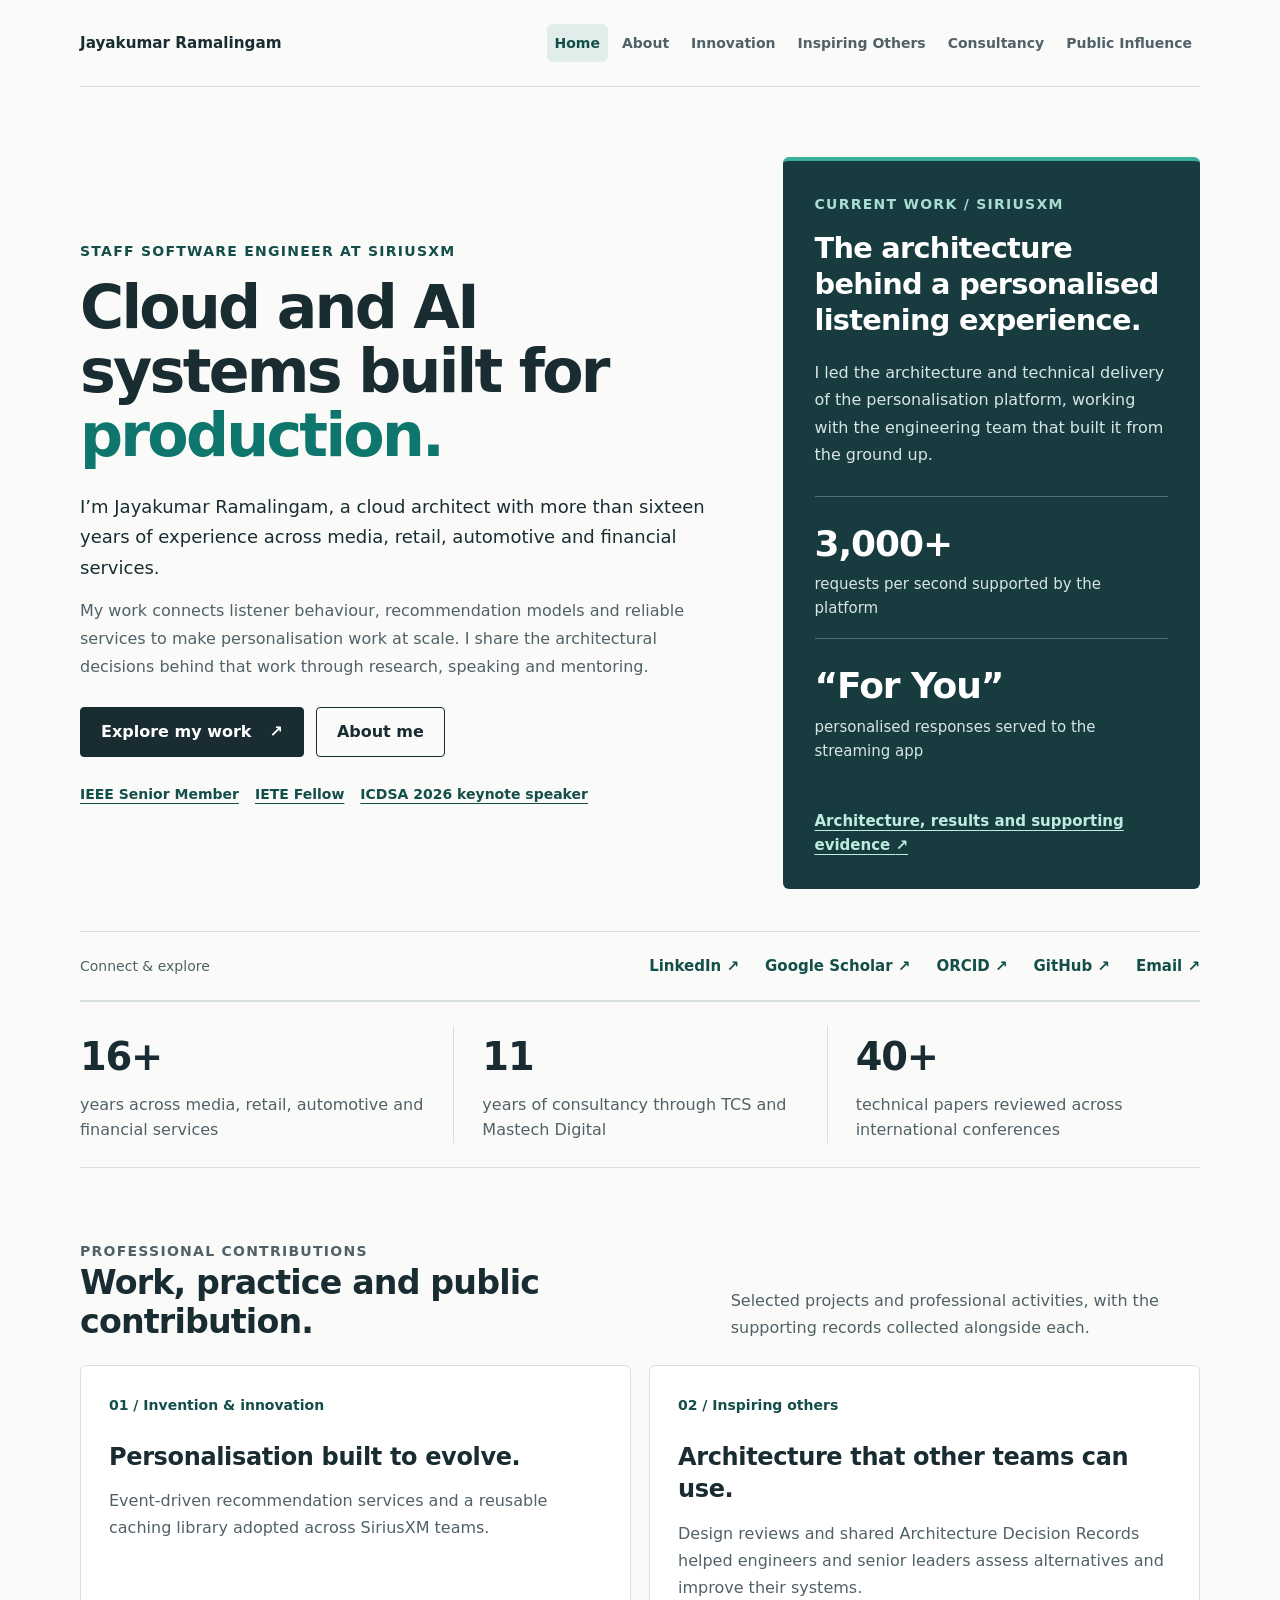
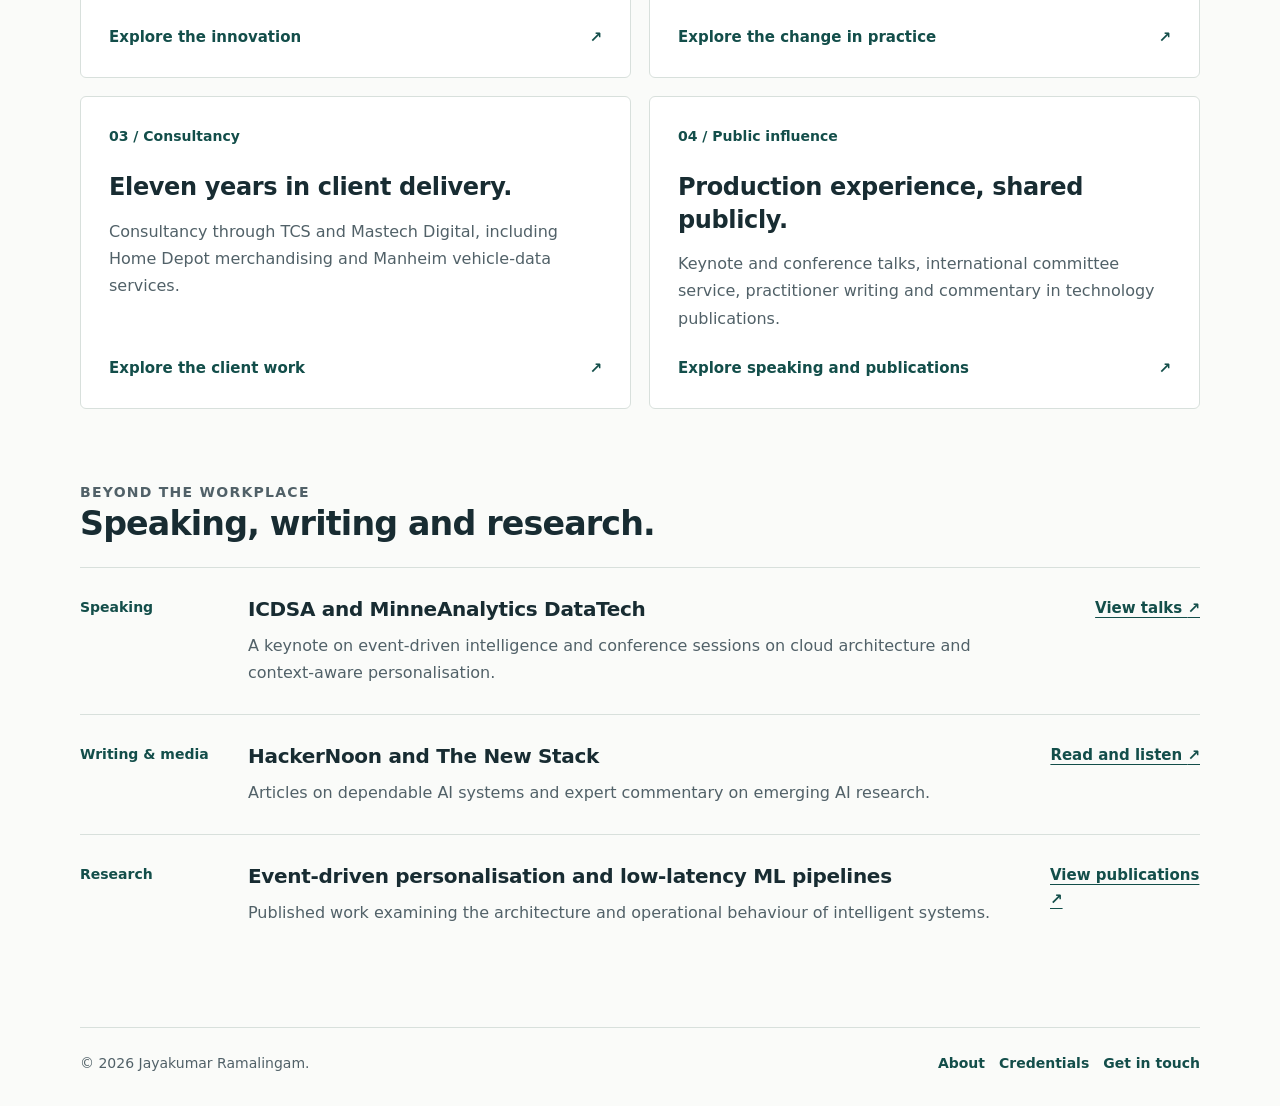
==== index.html @ a6389f9c "Add professional highlights to homepage" ====
<!doctype html>
<html lang="en">
  <head>
    <meta charset="utf-8">
    <meta name="viewport" content="width=device-width, initial-scale=1">
    <meta name="robots" content="noindex, nofollow, noarchive, nosnippet">
    <title>Jayakumar Ramalingam | Cloud &amp; AI Architecture</title>
    <meta name="description" content="Jayakumar Ramalingam, Staff Software Engineer at SiriusXM. Sixteen years building cloud platforms, real-time personalisation and enterprise systems, with research and professional contributions.">
    <link rel="canonical" href="https://jrtechfolio.com/">
    <meta property="og:type" content="website">
    <meta property="og:site_name" content="Jayakumar Ramalingam">
    <meta property="og:title" content="Jayakumar Ramalingam | Cloud &amp; AI Architecture">
    <meta property="og:description" content="Staff Software Engineer at SiriusXM. Cloud architecture, real-time personalisation, applied research and professional service.">
    <meta property="og:url" content="https://jrtechfolio.com/">
    <meta property="og:image" content="https://jrtechfolio.com/assets/profile/jay-full.jpeg">
    <meta property="og:image:alt" content="Portrait of Jayakumar Ramalingam">
    <meta name="twitter:card" content="summary">
    <meta name="twitter:title" content="Jayakumar Ramalingam | Cloud &amp; AI Architecture">
    <meta name="twitter:description" content="Staff Software Engineer at SiriusXM. Cloud architecture, real-time personalisation, applied research and professional service.">
    <meta name="twitter:image" content="https://jrtechfolio.com/assets/profile/jay-full.jpeg">
    <link rel="icon" href="favicon.svg" type="image/svg+xml">
    <link rel="stylesheet" href="style.css">
    <link rel="stylesheet" href="profile.css?v=20260906">
  </head>
  <body class="profile-refresh">
    <a class="skip-link" href="#main">Skip to content</a>
    <header class="site-header">
      <a class="brand" href="index.html">Jayakumar Ramalingam</a>
      <nav class="nav" aria-label="Primary navigation">
        <a aria-current="page" href="index.html">Home</a><a href="about.html">About</a>
        <a href="innovation.html">Innovation</a><a href="inspiring.html">Inspiring Others</a>
        <a href="consultancy.html">Consultancy</a><a href="influencer.html">Public Influence</a>
      </nav>
    </header>
    <main class="profile" id="main">
      <section class="intro-grid" aria-labelledby="page-title">
        <div class="intro-copy">
          <p class="eyebrow">Staff Software Engineer at SiriusXM</p>
          <h1 id="page-title">Cloud and AI systems built for <span>production.</span></h1>
          <p class="intro-lead">I’m Jayakumar Ramalingam, a cloud architect with more than sixteen years of experience across media, retail, automotive and financial services.</p>
          <p class="intro-detail">My work connects listener behaviour, recommendation models and reliable services to make personalisation work at scale. I share the architectural decisions behind that work through research, speaking and mentoring.</p>
          <div class="actions"><a href="innovation.html">Explore my work <span aria-hidden="true">↗</span></a><a href="about.html">About me</a></div>
          <ul class="recognition-strip" aria-label="Professional recognition">
            <li><a href="assets/certificates/ieee-senior-member-letter.pdf">IEEE Senior Member</a></li>
            <li><a href="assets/certificates/iete-2026-fellow-certificate.pdf">IETE Fellow</a></li>
            <li><a href="assets/certificates/icdsa-2026-keynote-certificate.pdf">ICDSA 2026 keynote speaker</a></li>
          </ul>
        </div>
        <aside class="work-panel" aria-label="Current work">
          <p class="eyebrow">Current work / SiriusXM</p>
          <h2>The architecture behind a personalised listening experience.</h2>
          <p>I led the architecture and technical delivery of the personalisation platform, working with the engineering team that built it from the ground up.</p>
          <dl class="work-facts"><div><dt>3,000+</dt><dd>requests per second supported by the platform</dd></div><div><dt>“For You”</dt><dd>personalised responses served to the streaming app</dd></div></dl>
          <a href="innovation.html">Architecture, results and supporting evidence <span aria-hidden="true">↗</span></a>
        </aside>
      </section>
      <div class="profile-links" aria-label="Professional profiles"><span>Connect &amp; explore</span><a href="https://linkedin.com/in/jayakumarramalingam">LinkedIn ↗</a><a href="https://scholar.google.com/citations?user=TAICrQcAAAAJ">Google Scholar ↗</a><a href="https://orcid.org/0009-0007-9823-3097">ORCID ↗</a><a href="https://github.com/jayakumar-ramalingam/">GitHub ↗</a><a href="mailto:Jayakumar.ramalingam@ieee.org">Email ↗</a></div>
      <dl class="career-facts" aria-label="Professional highlights">
        <div><dt>16+</dt><dd>years across media, retail, automotive and financial services</dd></div>
        <div><dt>11</dt><dd>years of consultancy through TCS and Mastech Digital</dd></div>
        <div><dt>40+</dt><dd>technical papers reviewed across international conferences</dd></div>
      </dl>
      <section class="section" aria-labelledby="contributions-title">
        <div class="section-heading section-heading-wide"><div><p class="eyebrow">Professional contributions</p><h2 id="contributions-title">Work, practice and public contribution.</h2></div><p>Selected projects and professional activities, with the supporting records collected alongside each.</p></div>
        <div class="work-grid">
          <a class="work-card" href="innovation.html"><span class="card-number">01 / Invention &amp; innovation</span><h3>Personalisation built to evolve.</h3><p>Event-driven recommendation services and a reusable caching library adopted across SiriusXM teams.</p><span class="card-link">Explore the innovation <span aria-hidden="true">↗</span></span></a>
          <a class="work-card" href="inspiring.html"><span class="card-number">02 / Inspiring others</span><h3>Architecture that other teams can use.</h3><p>Design reviews and shared Architecture Decision Records helped engineers and senior leaders assess alternatives and improve their systems.</p><span class="card-link">Explore the change in practice <span aria-hidden="true">↗</span></span></a>
          <a class="work-card" href="consultancy.html"><span class="card-number">03 / Consultancy</span><h3>Eleven years in client delivery.</h3><p>Consultancy through TCS and Mastech Digital, including Home Depot merchandising and Manheim vehicle-data services.</p><span class="card-link">Explore the client work <span aria-hidden="true">↗</span></span></a>
          <a class="work-card" href="influencer.html"><span class="card-number">04 / Public influence</span><h3>Production experience, shared publicly.</h3><p>Keynote and conference talks, international committee service, practitioner writing and commentary in technology publications.</p><span class="card-link">Explore speaking and publications <span aria-hidden="true">↗</span></span></a>
        </div>
      </section>
      <section class="section public-work" aria-labelledby="public-title">
        <div class="section-heading"><p class="eyebrow">Beyond the workplace</p><h2 id="public-title">Speaking, writing and research.</h2></div>
        <div class="public-rows">
          <article><span class="row-label">Speaking</span><div><h3>ICDSA and MinneAnalytics DataTech</h3><p>A keynote on event-driven intelligence and conference sessions on cloud architecture and context-aware personalisation.</p></div><a href="influencer.html#speaking-title">View talks <span aria-hidden="true">↗</span></a></article>
          <article><span class="row-label">Writing &amp; media</span><div><h3>HackerNoon and The New Stack</h3><p>Articles on dependable AI systems and expert commentary on emerging AI research.</p></div><a href="influencer.html#writing-title">Read and listen <span aria-hidden="true">↗</span></a></article>
          <article><span class="row-label">Research</span><div><h3>Event-driven personalisation and low-latency ML pipelines</h3><p>Published work examining the architecture and operational behaviour of intelligent systems.</p></div><a href="publications.html">View publications <span aria-hidden="true">↗</span></a></article>
        </div>
      </section>
    </main>
    <footer class="site-footer"><p>© 2026 Jayakumar Ramalingam.</p><div><a href="about.html">About</a><a href="certifications.html">Credentials</a><a href="mailto:Jayakumar.ramalingam@ieee.org">Get in touch</a></div></footer>
  </body>
</html>
---- style.css ----
:root {
  color-scheme: light;
  --bg: #f7f4ef;
  --surface: #ffffff;
  --ink: #202124;
  --muted: #5f6368;
  --line: #d7d2ca;
  --accent: #0f766e;
  --accent-dark: #134e4a;
  --warm: #d97706;
}

* {
  box-sizing: border-box;
}

body {
  margin: 0;
  min-height: 100vh;
  font-family: Inter, ui-sans-serif, system-ui, -apple-system, BlinkMacSystemFont,
    "Segoe UI", sans-serif;
  color: var(--ink);
  background:
    radial-gradient(circle at 88% 18%, rgba(217, 119, 6, 0.16), transparent 26%),
    linear-gradient(135deg, rgba(15, 118, 110, 0.12), transparent 35%),
    var(--bg);
}

a {
  color: inherit;
}

.site-header,
.site-footer,
.profile {
  width: min(1120px, calc(100% - 32px));
  margin: 0 auto;
}

.site-header {
  display: flex;
  justify-content: space-between;
  gap: 24px;
  align-items: center;
  padding: 24px 0;
}

.brand {
  flex: 0 0 auto;
  color: var(--ink);
  font-weight: 900;
  text-decoration: none;
}

.nav {
  display: flex;
  flex-wrap: wrap;
  justify-content: flex-end;
  gap: 6px;
}

.nav a {
  min-height: 34px;
  padding: 8px 10px;
  border-radius: 6px;
  color: var(--muted);
  font-size: 0.9rem;
  font-weight: 800;
  text-decoration: none;
}

.nav a:hover,
.nav a[aria-current="page"] {
  background: rgba(15, 118, 110, 0.11);
  color: var(--accent-dark);
}

.profile {
  padding: 48px 0 64px;
}

.hero {
  display: grid;
  grid-template-columns: minmax(0, 1fr) minmax(320px, 0.62fr);
  gap: 44px;
  align-items: center;
  padding: 40px 0 56px;
}

.hero-copy,
.page-hero > div {
  max-width: 780px;
}

.page {
  padding-top: 36px;
}

.page-hero {
  display: grid;
  grid-template-columns: minmax(0, 1fr) 164px;
  gap: 36px;
  align-items: center;
  padding-bottom: 48px;
}

.eyebrow {
  margin: 0 0 14px;
  color: var(--accent-dark);
  font-size: 0.78rem;
  font-weight: 900;
  letter-spacing: 0.12em;
  text-transform: uppercase;
}

h1,
h2,
h3,
p {
  letter-spacing: 0;
}

h1 {
  margin: 0;
  max-width: 11ch;
  font-size: clamp(3.1rem, 7vw, 6.4rem);
  line-height: 0.96;
}

.page-hero h1 {
  max-width: 13ch;
  font-size: clamp(2.7rem, 6vw, 5.5rem);
}

h2 {
  margin: 0;
  font-size: clamp(1.8rem, 3vw, 3rem);
  line-height: 1.08;
}

h3 {
  margin: 0;
  font-size: 1rem;
}

.summary {
  max-width: 680px;
  margin: 18px 0 0;
  color: var(--muted);
  font-size: 1.2rem;
  line-height: 1.7;
}

.hero-statement {
  max-width: 620px;
  margin: 28px 0 0;
  font-size: 2rem;
  font-weight: 900;
  line-height: 1.15;
}

.actions,
.inline-links {
  display: flex;
  flex-wrap: wrap;
  gap: 12px;
  margin-top: 32px;
}

.actions a,
.inline-links a,
.section-list article > a {
  display: inline-flex;
  align-items: center;
  justify-content: center;
  min-height: 44px;
  padding: 0 18px;
  border: 1px solid var(--ink);
  border-radius: 6px;
  font-weight: 900;
  text-decoration: none;
  transition:
    background-color 160ms ease,
    color 160ms ease,
    transform 160ms ease;
}

.actions a:first-child,
.inline-links a:first-child,
.section-list article > a {
  background: var(--ink);
  color: var(--surface);
}

.actions a:hover,
.inline-links a:hover,
.section-list article > a:hover {
  transform: translateY(-2px);
}

.connect-panel {
  padding: 24px;
  border: 1px solid var(--line);
  border-radius: 8px;
  background: rgba(255, 255, 255, 0.82);
  box-shadow: 0 24px 60px rgba(32, 33, 36, 0.16);
}

.connect-panel .eyebrow {
  margin: 0;
}

.connect-links {
  display: grid;
  gap: 8px;
  margin: 18px 0 0;
  padding: 0;
  list-style: none;
}

.connect-links a {
  display: flex;
  min-height: 42px;
  align-items: center;
  padding: 0 14px;
  border: 1px solid var(--line);
  border-radius: 6px;
  background: var(--surface);
  color: var(--accent-dark);
  font-weight: 900;
  text-decoration: none;
}

.connect-links a:hover {
  border-color: var(--accent);
}

.home-contributions {
  padding-top: 32px;
  border-top: 1px solid var(--line);
}

.evidence-grid {
  display: grid;
  grid-template-columns: repeat(5, minmax(0, 1fr));
  gap: 12px;
}

.evidence-grid a {
  display: flex;
  min-height: 164px;
  flex-direction: column;
  justify-content: space-between;
  padding: 20px;
  border: 1px solid var(--line);
  border-radius: 8px;
  background: rgba(255, 255, 255, 0.8);
  color: var(--ink);
  font-weight: 900;
  line-height: 1.25;
  text-decoration: none;
  transition: border-color 160ms ease, transform 160ms ease;
}

.evidence-grid a::after {
  content: "View evidence";
  color: var(--accent-dark);
  font-size: 0.78rem;
  text-transform: uppercase;
}

.evidence-grid a:hover {
  border-color: var(--accent);
  transform: translateY(-2px);
}


.contribution-list {
  display: grid;
  grid-template-columns: repeat(2, minmax(0, 1fr));
  gap: 0 28px;
  margin: 0;
  padding: 0;
  list-style: none;
}

.contribution-list li {
  min-width: 0;
  padding: 18px 0;
  border-top: 1px solid var(--line);
}

.contribution-list a,
.contribution-list span {
  display: block;
}

.contribution-list a {
  color: var(--accent-dark);
  font-weight: 900;
  text-decoration: none;
}

.contribution-list span {
  margin-top: 8px;
  color: var(--muted);
  line-height: 1.55;
}

.avatar {
  width: 164px;
  height: 164px;
  border: 1px solid var(--line);
  border-radius: 50%;
  object-fit: cover;
  background: var(--surface);
  box-shadow: 0 20px 45px rgba(32, 33, 36, 0.12);
}

.about-hero {
  grid-template-columns: minmax(0, 0.92fr) minmax(260px, 0.48fr);
}

.profile-portrait {
  display: block;
  width: 100%;
  max-width: 360px;
  aspect-ratio: 4 / 5;
  justify-self: end;
  border: 1px solid var(--line);
  border-radius: 8px;
  object-fit: cover;
  object-position: center top;
  background: var(--surface);
  box-shadow: 0 24px 60px rgba(32, 33, 36, 0.16);
}

.details {
  display: grid;
  grid-template-columns: repeat(3, minmax(0, 1fr));
  gap: 18px;
  border-top: 1px solid var(--line);
  padding-top: 24px;
}

.details article,
.timeline article,
.credentials > div,
.section-list article {
  min-height: 180px;
  padding: 22px;
  border: 1px solid var(--line);
  border-radius: 8px;
  background: rgba(255, 255, 255, 0.76);
}

.details h2,
.timeline h3 {
  margin: 0 0 14px;
  font-size: 1rem;
}

.details p,
.timeline p,
.section p,
.credentials p,
.section-list p {
  margin: 0;
  color: var(--muted);
  line-height: 1.65;
}

.details .evidence-note {
  margin-top: 14px;
  font-size: 0.9rem;
}

.stats {
  display: grid;
  grid-template-columns: repeat(3, minmax(0, 1fr));
  gap: 1px;
  margin-top: 18px;
  overflow: hidden;
  border: 1px solid var(--line);
  border-radius: 8px;
  background: var(--line);
}

.stats div {
  min-width: 0;
  padding: 18px;
  background: rgba(255, 255, 255, 0.84);
}

.case-study h3 {
  margin-bottom: 12px;
  color: var(--accent-dark);
  font-size: 0.9rem;
  text-transform: uppercase;
}

.architecture-flow {
  display: grid;
  justify-items: center;
  gap: 10px;
  padding: 24px;
  border: 1px solid var(--line);
  border-radius: 8px;
  background: rgba(255, 255, 255, 0.76);
  text-align: center;
}

.architecture-flow > span,
.architecture-services span {
  padding: 12px 16px;
  border: 1px solid var(--line);
  border-radius: 4px;
  background: var(--surface);
  color: var(--ink);
  font-weight: 700;
}

.architecture-flow b {
  color: var(--accent-dark);
}

.architecture-services {
  display: grid;
  grid-template-columns: repeat(4, minmax(0, 1fr));
  gap: 8px;
  width: 100%;
}

.stats span {
  display: block;
  margin-bottom: 8px;
  color: var(--muted);
  font-size: 0.78rem;
  font-weight: 900;
  text-transform: uppercase;
}

.stats strong {
  display: block;
  overflow-wrap: anywhere;
  font-size: 1rem;
}

.section {
  margin-top: 64px;
}

.section-heading {
  max-width: 760px;
  margin-bottom: 24px;
}

.timeline {
  display: grid;
  gap: 14px;
}

.timeline article {
  display: grid;
  grid-template-columns: minmax(180px, 0.8fr) 120px minmax(0, 1.4fr);
  gap: 20px;
  align-items: start;
  min-height: 0;
}

.timeline article > span {
  color: var(--accent-dark);
  font-size: 0.9rem;
  font-weight: 900;
}

.timeline h3 {
  margin-bottom: 6px;
}

.two-column {
  display: grid;
  grid-template-columns: minmax(0, 0.95fr) minmax(0, 1.05fr);
  gap: 36px;
  align-items: start;
  padding-top: 32px;
  border-top: 1px solid var(--line);
}

.two-column h2 {
  margin-bottom: 18px;
}

.two-column p + p {
  margin-top: 14px;
}

.skill-list,
.link-list {
  display: grid;
  gap: 10px;
  margin: 0;
  padding: 0;
  list-style: none;
}

.skill-list li,
.link-list li {
  padding: 14px 16px;
  border-left: 4px solid var(--accent);
  border-radius: 6px;
  background: rgba(255, 255, 255, 0.8);
  color: var(--muted);
  line-height: 1.45;
}

.link-list a {
  color: var(--accent-dark);
  font-weight: 900;
}

.proof-list,
.fact-list {
  display: grid;
  gap: 14px;
  margin: 0;
  padding: 0;
  list-style: none;
}

.proof-list li,
.fact-list li {
  padding: 22px;
  border: 1px solid var(--line);
  border-radius: 8px;
  background: rgba(255, 255, 255, 0.76);
}

.proof-list span,
.fact-list li {
  color: var(--muted);
  line-height: 1.65;
}

.proof-list li {
  display: grid;
  grid-template-columns: minmax(220px, 0.6fr) minmax(0, 1.4fr);
  gap: 18px;
  align-items: start;
}

.proof-list a {
  color: var(--accent-dark);
  font-weight: 900;
}

.proof-note {
  margin-top: 18px;
  color: var(--muted);
  line-height: 1.65;
}

.fact-list strong {
  color: var(--ink);
}

.text-links {
  display: flex;
  flex-wrap: wrap;
  gap: 14px;
  margin-top: 16px;
}

.text-links a {
  color: var(--accent-dark);
  font-weight: 900;
}

.text-link {
  display: inline-block;
  margin-top: 16px;
  color: var(--accent-dark);
  font-weight: 900;
}

.credentials {
  display: grid;
  grid-template-columns: minmax(0, 0.75fr) minmax(0, 1.25fr);
  gap: 18px;
}

.credentials h2 {
  margin-bottom: 10px;
  font-size: 1.35rem;
}

.section-list {
  display: grid;
  gap: 18px;
}

.section-list-spaced {
  margin-top: 18px;
}

.section-list article {
  min-height: 0;
}

.section-list h2 {
  max-width: 860px;
  margin-bottom: 14px;
  font-size: clamp(1.5rem, 3vw, 2.4rem);
}

.section-list article > a {
  margin-top: 20px;
}

.cert-grid {
  display: grid;
  grid-template-columns: repeat(2, minmax(0, 1fr));
  gap: 18px;
  border-top: 1px solid var(--line);
  padding-top: 24px;
}

.cert-grid article {
  min-height: 210px;
  padding: 24px;
  border: 1px solid var(--line);
  border-radius: 8px;
  background: rgba(255, 255, 255, 0.78);
}

.cert-grid span {
  display: inline-flex;
  min-height: 32px;
  align-items: center;
  padding: 0 10px;
  border-radius: 999px;
  background: rgba(15, 118, 110, 0.12);
  color: var(--accent-dark);
  font-size: 0.78rem;
  font-weight: 900;
  text-transform: uppercase;
}

.cert-grid h2 {
  margin: 18px 0 12px;
  font-size: clamp(1.45rem, 2.4vw, 2.15rem);
}

.cert-grid p {
  margin: 0;
  color: var(--muted);
  line-height: 1.65;
}

.certificate-gallery {
  display: grid;
  grid-template-columns: repeat(2, minmax(0, 1fr));
  gap: 18px;
}

.certificate-group + .certificate-group {
  margin-top: 36px;
}

.certificate-group > h3 {
  margin-bottom: 14px;
  font-size: 1.15rem;
}

.certificate-gallery article {
  overflow: hidden;
  border: 1px solid var(--line);
  border-radius: 8px;
  background: rgba(255, 255, 255, 0.82);
}

.certificate-gallery article > a {
  display: flex;
  align-items: center;
  justify-content: center;
  background: #ede8de;
}

.certificate-gallery img {
  display: block;
  width: 100%;
  aspect-ratio: 16 / 10;
  object-fit: contain;
  object-position: center;
  background: #fffdfa;
}

.certificate-gallery .certificate-portrait img {
  aspect-ratio: 4 / 5;
}

.certificate-gallery div {
  padding: 18px;
}

.certificate-gallery span {
  display: block;
  margin-bottom: 10px;
  color: var(--accent-dark);
  font-size: 0.78rem;
  font-weight: 900;
  text-transform: uppercase;
}

.certificate-gallery h3 {
  margin-bottom: 10px;
  font-size: 1.05rem;
}

.certificate-gallery p {
  margin: 0;
  color: var(--muted);
  line-height: 1.55;
}

.photo-gallery {
  display: grid;
  grid-template-columns: repeat(3, minmax(0, 1fr));
  gap: 18px;
}

.photo-gallery figure {
  margin: 0;
  overflow: hidden;
  border: 1px solid var(--line);
  border-radius: 8px;
  background: rgba(255, 255, 255, 0.82);
}

.photo-gallery a {
  display: block;
  background: #ede8de;
}

.photo-gallery img {
  display: block;
  width: 100%;
  aspect-ratio: 4 / 5;
  object-fit: cover;
  object-position: center;
}

.photo-gallery figcaption {
  padding: 14px 16px;
  color: var(--muted);
  font-weight: 800;
  line-height: 1.4;
}

.gallery-group + .gallery-group {
  margin-top: 42px;
}

.gallery-group > h2 {
  margin-bottom: 18px;
  font-size: 1.35rem;
}

.site-footer {
  display: flex;
  justify-content: space-between;
  gap: 20px;
  align-items: center;
  border-top: 1px solid var(--line);
  padding: 24px 0 32px;
  color: var(--muted);
}

.site-footer p {
  margin: 0;
}

.site-footer div {
  display: flex;
  flex-wrap: wrap;
  justify-content: flex-end;
  gap: 14px;
}

.site-footer a {
  color: var(--accent-dark);
  font-weight: 900;
  text-decoration: none;
}

@media (max-width: 900px) {
  .evidence-grid {
    grid-template-columns: repeat(2, minmax(0, 1fr));
  }

  .site-header {
    display: block;
  }

  .nav {
    justify-content: flex-start;
    margin-top: 16px;
  }

  .hero,
  .page-hero,
  .about-hero,
  .two-column,
  .credentials {
    grid-template-columns: 1fr;
  }

  .connect-panel {
    max-width: 560px;
  }

  .profile-portrait {
    justify-self: start;
  }
}

@media (max-width: 720px) {
  .site-header,
  .site-footer,
  .profile {
    width: min(100% - 24px, 1120px);
  }

  .profile {
    padding-top: 24px;
  }

  h1,
  .page-hero h1 {
    font-size: clamp(2.7rem, 16vw, 4.7rem);
  }

  .summary {
    font-size: 1.05rem;
  }

  .hero-statement {
    font-size: 1.5rem;
  }

  .details,
  .stats,
  .evidence-grid,
  .contribution-list,
  .cert-grid,
  .certificate-gallery,
  .photo-gallery,
  .proof-list {
    grid-template-columns: 1fr;
  }

  .proof-list li {
    grid-template-columns: 1fr;
    gap: 8px;
  }

  .architecture-services {
    grid-template-columns: 1fr;
  }

  .section {
    margin-top: 44px;
  }

  .timeline article {
    grid-template-columns: 1fr;
    gap: 10px;
  }

  .site-footer {
    display: block;
  }

  .site-footer div {
    justify-content: flex-start;
    margin-top: 12px;
  }
}
---- profile.css ----
/* Home and About share this presentation; evidence pages use style.css. */
.profile-refresh { --ink: #182c32; --muted: #516168; --line: #d8e0dc; background: #fafbf9; font-size: 1rem; line-height: 1.6; }
.profile-refresh .site-header { border-bottom: 1px solid var(--line); gap: 16px; }
.profile-refresh .brand { font-size: .95rem; font-weight: 800; }
.profile-refresh .nav a { font-weight: 650; padding: 8px; font-size: .875rem; }
.profile-refresh .profile { padding: 52px 0 72px; }
.profile-refresh .eyebrow { font-size: .875rem; font-weight: 700; letter-spacing: .09em; }
.profile-refresh h1 { max-width: 16ch; font-size: clamp(2.7rem, 4.7vw, 4rem); line-height: 1.06; letter-spacing: -.045em; font-weight: 750; }
.profile-refresh h1 span { color: var(--accent); }
.profile-refresh h2 { font-size: clamp(1.8rem, 2.6vw, 2.6rem); line-height: 1.18; letter-spacing: -.025em; }
.profile-refresh h3 { font-size: 1.25rem; line-height: 1.35; letter-spacing: -.015em; }
.profile-refresh p { margin-top: 0; }
.profile-refresh .actions { margin-top: 26px; }
.profile-refresh .actions a { border-radius: 4px; gap: 18px; padding: 11px 20px; font-weight: 700; }
.profile-refresh a:focus-visible { outline: 3px solid #bc6a14; outline-offset: 5px; }
.profile-refresh a { text-underline-offset: 4px; }
.skip-link { position: absolute; left: 16px; top: -100px; padding: 12px 20px; background: white; z-index: 20; }
.skip-link:focus { top: 12px; }
.intro-grid { display: grid; grid-template-columns: minmax(0, 1.3fr) minmax(0, .85fr); gap: 64px; align-items: center; padding: 18px 0 42px; }
.profile-refresh .intro-lead { margin: 24px 0 14px; font-size: 1.125rem; line-height: 1.7; }
.intro-detail { margin: 0; color: var(--muted); line-height: 1.75; }
.recognition-strip { display: flex; flex-wrap: wrap; gap: 8px 16px; padding: 0; margin: 24px 0 0; list-style: none; }
.recognition-strip a { color: var(--accent-dark); font-size: .875rem; font-weight: 650; }
.work-panel { background: #183b40; color: #fff; padding: 32px; border-radius: 6px; border-top: 4px solid #39af9c; }
.work-panel .eyebrow { color: #a8ded2; }
.work-panel h2 { font-size: 1.8rem; line-height: 1.25; margin-bottom: 20px; }
.work-panel p { color: #d7e5e4; line-height: 1.7; }
.work-facts { margin: 28px 0; }
.work-facts div { border-top: 1px solid #527175; padding: 18px 0; }
.work-facts dt { font-size: 2.25rem; font-weight: 750; letter-spacing: -.03em; }
.work-facts dd { margin: 0; color: #d7e5e4; font-size: .9375rem; }
.work-panel > a { display: block; font-size: .9375rem; font-weight: 650; color: #bcecdf; }
.profile-links { display: flex; flex-wrap: wrap; align-items: center; gap: 14px 26px; padding: 22px 0; border-top: 1px solid var(--line); border-bottom: 1px solid var(--line); }
.profile-links > span { margin-right: auto; color: var(--muted); font-size: .875rem; }
.profile-links a { color: var(--accent-dark); font-size: .9375rem; font-weight: 650; text-decoration: none; }
.profile-links a:hover { text-decoration: underline; }
.profile-refresh .section { margin-top: 72px; }
.section-heading-wide { display: grid; grid-template-columns: 1.25fr 1fr; gap: 64px; max-width: none; align-items: end; }
.section-heading-wide > p { color: var(--muted); line-height: 1.7; }
.work-grid { display: grid; grid-template-columns: repeat(2, minmax(0, 1fr)); gap: 18px; }
.work-card { display: flex; flex-direction: column; align-items: flex-start; min-width: 0; padding: 28px; background: white; border: 1px solid var(--line); border-radius: 6px; text-decoration: none; transition: border-color 160ms ease, box-shadow 160ms ease; }
.work-card:hover { border-color: var(--accent); box-shadow: 0 6px 18px #183b4009; }
.card-number { font-size: .875rem; font-weight: 650; color: var(--accent-dark); margin-bottom: 24px; }
.work-card h3 { font-size: 1.5rem; margin-bottom: 14px; }
.work-card p { color: var(--muted); line-height: 1.7; margin: 0 0 24px; }
.card-link { display: flex; width: 100%; justify-content: space-between; gap: 20px; margin-top: auto; color: var(--accent-dark); font-size: .9375rem; font-weight: 700; }
.profile-refresh .mentoring-note { margin-top: 24px; color: var(--muted); }
.mentoring-note a { color: var(--accent-dark); font-weight: 650; }
.public-rows article { display: grid; grid-template-columns: 140px minmax(0, 1fr) 150px; gap: 28px; padding: 28px 0; border-top: 1px solid var(--line); align-items: start; }
.row-label { font-size: .875rem; color: var(--accent-dark); font-weight: 700; }
.public-rows h3 { margin-bottom: 10px; }
.public-rows article > a { color: var(--accent-dark); font-size: .9375rem; font-weight: 700; justify-self: end; }
.public-rows p { color: var(--muted); line-height: 1.65; margin-bottom: 0; }
.bio-intro { display: grid; grid-template-columns: minmax(0, 1.4fr) minmax(0, .85fr); gap: 80px; align-items: center; padding: 18px 0 44px; }
.bio-intro h1 { max-width: 17ch; }
.conference-portrait { margin: 0; background: #183b40; border-radius: 6px; overflow: hidden; }
.conference-portrait img { display: block; width: 100%; height: auto; aspect-ratio: 4 / 5; object-fit: cover; object-position: 50% 30%; }
.conference-portrait figcaption { display: grid; padding: 16px 20px; color: #d7e5e4; font-size: .875rem; }
.conference-portrait figcaption span { color: white; font-weight: 700; font-size: 1rem; }
.career-facts { display: grid; grid-template-columns: repeat(3, minmax(0, 1fr)); margin: 0; padding: 24px 0; border-top: 1px solid var(--line); border-bottom: 1px solid var(--line); }
.career-facts div { padding: 0 28px; border-left: 1px solid var(--line); }
.career-facts div:first-child { padding-left: 0; border-left: 0; }
.career-facts dt { font-size: clamp(1.8rem, 3vw, 2.5rem); font-weight: 750; letter-spacing: -.03em; }
.career-facts dd { margin: 4px 0 0; color: var(--muted); }
.career-entries article { display: grid; grid-template-columns: 270px minmax(0, 1fr); gap: 48px; padding: 32px 0; border-top: 1px solid var(--line); }
.career-label span { display: block; color: var(--accent-dark); font-size: .875rem; font-weight: 650; margin-bottom: 12px; }
.career-label h3 { font-size: 1.5rem; }
.career-label p { margin-top: 8px; font-size: .9375rem; }
.career-entries p { color: var(--muted); line-height: 1.8; }
.career-entries p + p { margin-top: 16px; }
.profile-refresh .text-link, .profile-refresh .text-links a { font-weight: 650; }
.practice-section { display: grid; grid-template-columns: .75fr 1.25fr; gap: 64px; padding: 36px; background: #eaf1ed; border-radius: 6px; }
.practice-section p { color: var(--muted); line-height: 1.8; }
.practice-section p + p { margin-top: 16px; }
.about-contributions { display: grid; grid-template-columns: repeat(2, minmax(0, 1fr)); gap: 40px; }
.about-contributions article { border-top: 1px solid var(--line); padding-top: 24px; }
.about-contributions h3 { margin-bottom: 16px; }
.about-contributions p { color: var(--muted); line-height: 1.8; }
.about-contributions .text-link { margin-right: 14px; }
.expertise-list { margin: 0; }
.expertise-list div { display: grid; grid-template-columns: 270px minmax(0, 1fr); gap: 48px; border-top: 1px solid var(--line); padding: 20px 0; }
.expertise-list dt { font-weight: 700; }
.expertise-list dd { margin: 0; color: var(--muted); }
.credentials-band { display: grid; grid-template-columns: 1.4fr .8fr; gap: 48px; padding: 32px; border: 1px solid var(--line); border-radius: 6px; background: white; }
.credentials-band h2 { margin-bottom: 20px; }
.credentials-band p { margin-top: 12px; color: var(--muted); }
.mentoring-recognition { border-left: 1px solid var(--line); padding-left: 28px; }
.mentoring-recognition > span { font-size: .875rem; color: var(--accent-dark); }
.mentoring-recognition h3 { margin-top: 14px; }
.closing-links { margin-top: 64px; border-bottom: 0; }
.profile-refresh .site-footer { font-size: .875rem; }
.profile-refresh .site-footer a { font-weight: 650; }
@media (max-width: 1050px) {
  .intro-grid, .bio-intro { gap: 32px; }
  .profile-refresh .site-header { display: block; }
  .profile-refresh .nav { justify-content: flex-start; margin-top: 14px; }
  .section-heading-wide { gap: 32px; }
  .career-entries article, .expertise-list div { grid-template-columns: 220px minmax(0, 1fr); gap: 32px; }
}
@media (max-width: 760px) {
  .profile-refresh .profile { padding: 28px 0 44px; }
  .intro-grid, .bio-intro, .section-heading-wide, .practice-section, .credentials-band { grid-template-columns: 1fr; }
  .intro-grid, .bio-intro { gap: 32px; padding-top: 8px; }
  .profile-refresh h1 { font-size: clamp(2.5rem, 8vw, 3.5rem); max-width: 18ch; }
  .profile-refresh .intro-lead { font-size: 1.0625rem; }
  .work-panel { padding: 26px; }
  .profile-links { gap: 12px 22px; }
  .profile-links > span { flex-basis: 100%; }
  .profile-refresh .section { margin-top: 48px; }
  .section-heading-wide { gap: 16px; }
  .work-grid, .about-contributions { grid-template-columns: 1fr; }
  .work-card { padding: 24px; }
  .public-rows article { grid-template-columns: 1fr; gap: 12px; }
  .public-rows article > a { justify-self: start; }
  .conference-portrait { max-width: 420px; width: 100%; }
  .career-facts { gap: 20px; }
  .career-facts div { padding: 0 0 0 16px; }
  .career-facts dd { font-size: .875rem; }
  .career-entries article, .expertise-list div { grid-template-columns: 1fr; gap: 16px; }
  .practice-section, .credentials-band { padding: 24px; gap: 24px; }
  .mentoring-recognition { padding: 24px 0 0; border-left: 0; border-top: 1px solid var(--line); }
}
@media (max-width: 420px) {
  .career-facts { grid-template-columns: 1fr; }
  .career-facts div { padding: 0; border-left: 0; }
}
@media (prefers-reduced-motion: reduce) {
  .profile-refresh a { transition: none; }
  .profile-refresh .actions a:hover { transform: none; }
}
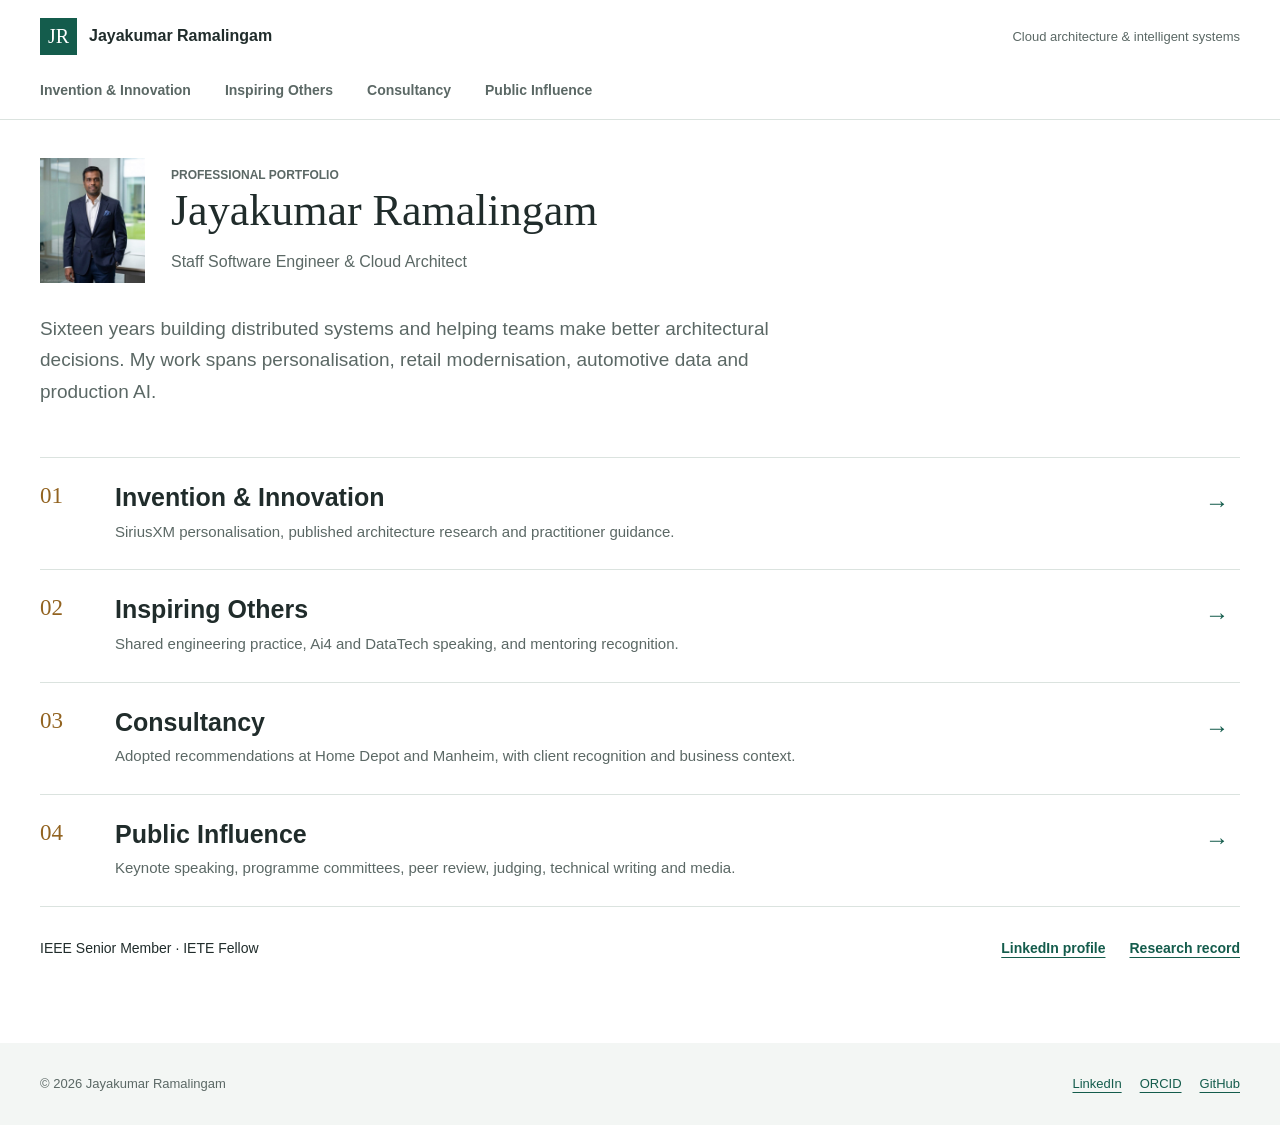
==== commit 63981b6a: "Redesign JR Techfolio around four visual evidence pages" ====
--- a/index.html
+++ b/index.html
@@ -1,83 +1,12 @@
 <!doctype html>
-<html lang="en">
-  <head>
-    <meta charset="utf-8">
-    <meta name="viewport" content="width=device-width, initial-scale=1">
-    <meta name="robots" content="noindex, nofollow, noarchive, nosnippet">
-    <title>Jayakumar Ramalingam | Cloud &amp; AI Architecture</title>
-    <meta name="description" content="Jayakumar Ramalingam, Staff Software Engineer at SiriusXM. Sixteen years building cloud platforms, real-time personalisation and enterprise systems, with research and professional contributions.">
-    <link rel="canonical" href="https://jrtechfolio.com/">
-    <meta property="og:type" content="website">
-    <meta property="og:site_name" content="Jayakumar Ramalingam">
-    <meta property="og:title" content="Jayakumar Ramalingam | Cloud &amp; AI Architecture">
-    <meta property="og:description" content="Staff Software Engineer at SiriusXM. Cloud architecture, real-time personalisation, applied research and professional service.">
-    <meta property="og:url" content="https://jrtechfolio.com/">
-    <meta property="og:image" content="https://jrtechfolio.com/assets/profile/jay-full.jpeg">
-    <meta property="og:image:alt" content="Portrait of Jayakumar Ramalingam">
-    <meta name="twitter:card" content="summary">
-    <meta name="twitter:title" content="Jayakumar Ramalingam | Cloud &amp; AI Architecture">
-    <meta name="twitter:description" content="Staff Software Engineer at SiriusXM. Cloud architecture, real-time personalisation, applied research and professional service.">
-    <meta name="twitter:image" content="https://jrtechfolio.com/assets/profile/jay-full.jpeg">
-    <link rel="icon" href="favicon.svg" type="image/svg+xml">
-    <link rel="stylesheet" href="style.css">
-    <link rel="stylesheet" href="profile.css?v=20260906">
-  </head>
-  <body class="profile-refresh">
-    <a class="skip-link" href="#main">Skip to content</a>
-    <header class="site-header">
-      <a class="brand" href="index.html">Jayakumar Ramalingam</a>
-      <nav class="nav" aria-label="Primary navigation">
-        <a aria-current="page" href="index.html">Home</a><a href="about.html">About</a>
-        <a href="innovation.html">Innovation</a><a href="inspiring.html">Inspiring Others</a>
-        <a href="consultancy.html">Consultancy</a><a href="influencer.html">Public Influence</a>
-      </nav>
-    </header>
-    <main class="profile" id="main">
-      <section class="intro-grid" aria-labelledby="page-title">
-        <div class="intro-copy">
-          <p class="eyebrow">Staff Software Engineer at SiriusXM</p>
-          <h1 id="page-title">Cloud and AI systems built for <span>production.</span></h1>
-          <p class="intro-lead">I’m Jayakumar Ramalingam, a cloud architect with more than sixteen years of experience across media, retail, automotive and financial services.</p>
-          <p class="intro-detail">My work connects listener behaviour, recommendation models and reliable services to make personalisation work at scale. I share the architectural decisions behind that work through research, speaking and mentoring.</p>
-          <div class="actions"><a href="innovation.html">Explore my work <span aria-hidden="true">↗</span></a><a href="about.html">About me</a></div>
-          <ul class="recognition-strip" aria-label="Professional recognition">
-            <li><a href="assets/certificates/ieee-senior-member-letter.pdf">IEEE Senior Member</a></li>
-            <li><a href="assets/certificates/iete-2026-fellow-certificate.pdf">IETE Fellow</a></li>
-            <li><a href="assets/certificates/icdsa-2026-keynote-certificate.pdf">ICDSA 2026 keynote speaker</a></li>
-          </ul>
-        </div>
-        <aside class="work-panel" aria-label="Current work">
-          <p class="eyebrow">Current work / SiriusXM</p>
-          <h2>The architecture behind a personalised listening experience.</h2>
-          <p>I led the architecture and technical delivery of the personalisation platform, working with the engineering team that built it from the ground up.</p>
-          <dl class="work-facts"><div><dt>3,000+</dt><dd>requests per second supported by the platform</dd></div><div><dt>“For You”</dt><dd>personalised responses served to the streaming app</dd></div></dl>
-          <a href="innovation.html">Architecture, results and supporting evidence <span aria-hidden="true">↗</span></a>
-        </aside>
-      </section>
-      <div class="profile-links" aria-label="Professional profiles"><span>Connect &amp; explore</span><a href="https://linkedin.com/in/jayakumarramalingam">LinkedIn ↗</a><a href="https://scholar.google.com/citations?user=TAICrQcAAAAJ">Google Scholar ↗</a><a href="https://orcid.org/0009-0007-9823-3097">ORCID ↗</a><a href="https://github.com/jayakumar-ramalingam/">GitHub ↗</a><a href="mailto:Jayakumar.ramalingam@ieee.org">Email ↗</a></div>
-      <dl class="career-facts" aria-label="Professional highlights">
-        <div><dt>16+</dt><dd>years across media, retail, automotive and financial services</dd></div>
-        <div><dt>11</dt><dd>years of consultancy through TCS and Mastech Digital</dd></div>
-        <div><dt>40+</dt><dd>technical papers reviewed across international conferences</dd></div>
-      </dl>
-      <section class="section" aria-labelledby="contributions-title">
-        <div class="section-heading section-heading-wide"><div><p class="eyebrow">Professional contributions</p><h2 id="contributions-title">Work, practice and public contribution.</h2></div><p>Selected projects and professional activities, with the supporting records collected alongside each.</p></div>
-        <div class="work-grid">
-          <a class="work-card" href="innovation.html"><span class="card-number">01 / Invention &amp; innovation</span><h3>Personalisation built to evolve.</h3><p>Event-driven recommendation services and a reusable caching library adopted across SiriusXM teams.</p><span class="card-link">Explore the innovation <span aria-hidden="true">↗</span></span></a>
-          <a class="work-card" href="inspiring.html"><span class="card-number">02 / Inspiring others</span><h3>Architecture that other teams can use.</h3><p>Design reviews and shared Architecture Decision Records helped engineers and senior leaders assess alternatives and improve their systems.</p><span class="card-link">Explore the change in practice <span aria-hidden="true">↗</span></span></a>
-          <a class="work-card" href="consultancy.html"><span class="card-number">03 / Consultancy</span><h3>Eleven years in client delivery.</h3><p>Consultancy through TCS and Mastech Digital, including Home Depot merchandising and Manheim vehicle-data services.</p><span class="card-link">Explore the client work <span aria-hidden="true">↗</span></span></a>
-          <a class="work-card" href="influencer.html"><span class="card-number">04 / Public influence</span><h3>Production experience, shared publicly.</h3><p>Keynote and conference talks, international committee service, practitioner writing and commentary in technology publications.</p><span class="card-link">Explore speaking and publications <span aria-hidden="true">↗</span></span></a>
-        </div>
-      </section>
-      <section class="section public-work" aria-labelledby="public-title">
-        <div class="section-heading"><p class="eyebrow">Beyond the workplace</p><h2 id="public-title">Speaking, writing and research.</h2></div>
-        <div class="public-rows">
-          <article><span class="row-label">Speaking</span><div><h3>ICDSA and MinneAnalytics DataTech</h3><p>A keynote on event-driven intelligence and conference sessions on cloud architecture and context-aware personalisation.</p></div><a href="influencer.html#speaking-title">View talks <span aria-hidden="true">↗</span></a></article>
-          <article><span class="row-label">Writing &amp; media</span><div><h3>HackerNoon and The New Stack</h3><p>Articles on dependable AI systems and expert commentary on emerging AI research.</p></div><a href="influencer.html#writing-title">Read and listen <span aria-hidden="true">↗</span></a></article>
-          <article><span class="row-label">Research</span><div><h3>Event-driven personalisation and low-latency ML pipelines</h3><p>Published work examining the architecture and operational behaviour of intelligent systems.</p></div><a href="publications.html">View publications <span aria-hidden="true">↗</span></a></article>
-        </div>
-      </section>
-    </main>
-    <footer class="site-footer"><p>© 2026 Jayakumar Ramalingam.</p><div><a href="about.html">About</a><a href="certifications.html">Credentials</a><a href="mailto:Jayakumar.ramalingam@ieee.org">Get in touch</a></div></footer>
-  </body>
-</html>
+<html lang="en"><head><meta charset="utf-8"><meta name="viewport" content="width=device-width, initial-scale=1">
+<meta name="robots" content="noindex, nofollow, noarchive, nosnippet"><title>Professional Portfolio | Jayakumar Ramalingam</title>
+<meta name="description" content="Cloud architecture, intelligent systems and professional contributions by Jayakumar Ramalingam."><link rel="canonical" href="https://jrtechfolio.com/index.html">
+<meta property="og:type" content="website"><meta property="og:title" content="Professional Portfolio | Jayakumar Ramalingam"><meta property="og:description" content="Cloud architecture, intelligent systems and professional contributions by Jayakumar Ramalingam.">
+<meta property="og:url" content="https://jrtechfolio.com/index.html"><meta property="og:image" content="https://jrtechfolio.com/assets/profile/jay-full.jpeg">
+<link rel="icon" href="favicon.svg" type="image/svg+xml"><link rel="stylesheet" href="evidence.css?v=20261005"><script defer src="evidence.js?v=20261005"></script></head>
+<body><a class="skip" href="#main">Skip to content</a><header class="header"><div class="wrap"><div class="identity"><a class="brand" href="index.html"><span class="monogram" aria-hidden="true">JR</span>Jayakumar Ramalingam</a><small>Cloud architecture &amp; intelligent systems</small></div><nav class="primary" aria-label="Primary navigation"><a href="innovation.html">Invention &amp; Innovation</a><a href="inspiring.html">Inspiring Others</a><a href="consultancy.html">Consultancy</a><a href="influencer.html">Public Influence</a></nav></div></header>
+<main id="main" class="wrap"><div class="profile-line"><img src="assets/profile/jay-full.jpeg" alt="Jayakumar Ramalingam" width="944" height="1112" loading="eager" decoding="async"><div><p class="eyebrow">Professional portfolio</p><h1>Jayakumar Ramalingam</h1><p>Staff Software Engineer &amp; Cloud Architect</p></div></div><p class="home-intro">Sixteen years building distributed systems and helping teams make better architectural decisions. My work spans personalisation, retail modernisation, automotive data and production AI.</p><div class="directory"><a href="innovation.html"><span class="number">01</span><div><h2>Invention &amp; Innovation</h2><p>SiriusXM personalisation, published architecture research and practitioner guidance.</p></div><span class="arrow" aria-hidden="true">&rarr;</span></a><a href="inspiring.html"><span class="number">02</span><div><h2>Inspiring Others</h2><p>Shared engineering practice, Ai4 and DataTech speaking, and mentoring recognition.</p></div><span class="arrow" aria-hidden="true">&rarr;</span></a><a href="consultancy.html"><span class="number">03</span><div><h2>Consultancy</h2><p>Adopted recommendations at Home Depot and Manheim, with client recognition and business context.</p></div><span class="arrow" aria-hidden="true">&rarr;</span></a><a href="influencer.html"><span class="number">04</span><div><h2>Public Influence</h2><p>Keynote speaking, programme committees, peer review, judging, technical writing and media.</p></div><span class="arrow" aria-hidden="true">&rarr;</span></a></div><div class="closing"><p>IEEE Senior Member &middot; IETE Fellow</p><div class="links"><a href="https://www.linkedin.com/in/jayakumarramalingam/">LinkedIn profile</a><a href="https://orcid.org/0009-0007-9823-3097">Research record</a></div></div></main>
+<footer class="footer"><div class="wrap"><p>&copy; 2026 Jayakumar Ramalingam</p><div><a href="https://www.linkedin.com/in/jayakumarramalingam/">LinkedIn</a><a href="https://orcid.org/0009-0007-9823-3097">ORCID</a><a href="https://github.com/jayakumar-ramalingam/">GitHub</a></div></div></footer>
+<dialog id="evidence-viewer" aria-labelledby="viewer-title"><div class="viewer-head"><p id="viewer-title">Evidence</p><button class="close" type="button" aria-label="Close preview" title="Close preview">&times;</button></div><div class="viewer-image"><img alt=""></div><a class="viewer-link" href="#">Open original evidence</a></dialog>
+</body></html>
--- a/evidence.css
+++ b/evidence.css
@@ -0,0 +1,11 @@
+:root{--ink:#202c2b;--muted:#5b6865;--green:#145c4c;--line:#dbe3df;--paper:#fff;--soft:#f3f6f4;--gold:#926320;--red:#974d48;font-family:Arial,Helvetica,sans-serif;color:var(--ink);background:var(--paper);font-synthesis:none;letter-spacing:0}
+*{box-sizing:border-box}html{scroll-behavior:smooth;scroll-padding-top:155px}body{margin:0;font-size:16px;line-height:1.65}a{color:var(--green);text-underline-offset:4px}a:hover{text-decoration-thickness:2px}button,a{-webkit-tap-highlight-color:transparent}a:focus-visible,button:focus-visible{outline:3px solid var(--gold);outline-offset:5px}img{max-width:100%;display:block}p{margin:0 0 18px}h1,h2,h3{line-height:1.18;overflow-wrap:break-word;margin:0 0 18px}h1{font-family:Georgia,serif;font-weight:400;font-size:52px}h2{font-size:29px;font-weight:600}h3{font-size:21px;font-weight:600}small{font-size:13px}main{min-height:70vh}.wrap{width:min(1240px,calc(100% - 80px));margin:auto}.skip{position:fixed;top:-90px;left:20px;background:white;padding:12px;z-index:100}.skip:focus{top:10px}
+.header{background:rgba(255,255,255,.98);border-bottom:1px solid var(--line);position:sticky;top:0;z-index:20}.identity{display:flex;align-items:center;justify-content:space-between;gap:20px;padding:18px 0 12px}.brand{display:flex;align-items:center;gap:12px;text-decoration:none;color:var(--ink);font-size:16px;font-weight:700}.monogram{width:37px;height:37px;display:grid;place-items:center;background:var(--green);color:white;font-family:Georgia,serif;font-size:20px;font-weight:400}.identity small{color:var(--muted)}.primary{display:flex;gap:34px;flex-wrap:wrap}.primary a{padding:12px 0 14px;text-decoration:none;font-size:14px;color:var(--muted);border-bottom:3px solid transparent;font-weight:600}.primary a[aria-current=page]{border-color:var(--green);color:var(--green)}
+.intro{padding:46px 0 30px;border-bottom:1px solid var(--line)}.eyebrow{font-size:12px;font-weight:700;text-transform:uppercase;color:var(--green);margin-bottom:14px}.intro p:last-child{font-size:18px;max-width:790px;color:var(--muted);margin-bottom:0}.page-index{display:flex;flex-wrap:wrap;gap:12px 28px;padding:19px 0;border-bottom:1px solid var(--line);font-size:14px}.page-index a{text-decoration:none}.page-index a:hover{text-decoration:underline}.section{padding:48px 0;border-bottom:1px solid var(--line)}.section-head{display:grid;grid-template-columns:58px 1fr;gap:16px;margin-bottom:28px}.section-number{color:var(--gold);font:24px Georgia,serif;padding-top:2px}.section-head h2{margin-bottom:10px}.section-head p{max-width:850px;color:var(--muted);margin:0}.grid{display:grid;grid-template-columns:repeat(2,minmax(0,1fr));gap:28px;align-items:start}.grid+.grid{margin-top:28px}.evidence{border:1px solid var(--line);border-radius:6px;overflow:hidden;background:white}.evidence .caption{padding:23px 25px}.caption p{font-size:15px;color:var(--muted)}.caption .eyebrow{font-size:11px;color:var(--green);margin-bottom:10px}.caption h3{font-size:21px}.document{background:#f5f7f6;padding:15px;border-bottom:1px solid var(--line)}.document a{display:block;cursor:zoom-in}.document img{width:100%;height:auto;object-fit:contain;background:white}.photo{padding:0}.photo img{aspect-ratio:4/3;object-fit:contain;background:#edf1ee}.links{display:flex;gap:10px 24px;flex-wrap:wrap;font-size:14px;font-weight:600}.source{padding:26px 0;border-top:1px solid var(--line)}.source:first-child{border-top:0;padding-top:0}.source .publisher{color:var(--gold);font-size:12px;font-weight:700;text-transform:uppercase;margin-bottom:8px}.source p{max-width:850px;color:var(--muted);margin-bottom:12px}.sources{display:grid;grid-template-columns:repeat(2,minmax(0,1fr));gap:0 38px}.sources .source{border-top:1px solid var(--line);padding-top:24px}.sources h3{font-size:20px}.note{border-left:3px solid var(--gold);padding:15px 20px;background:#fafbf9;font-size:14px;color:var(--muted);margin:26px 0 0}.note p:last-child{margin:0}.facts{display:grid;grid-template-columns:repeat(3,minmax(0,1fr));border-bottom:1px solid var(--line);padding:28px 0;gap:24px}.fact strong{font-family:Georgia,serif;font-size:32px;display:block;color:var(--green);font-weight:400;line-height:1.25}.fact span{font-size:13px;color:var(--muted);display:block;margin-top:6px}.text-columns{display:grid;grid-template-columns:repeat(2,minmax(0,1fr));gap:40px}.text-columns p{color:var(--muted)}.text-columns h3{font-size:21px}.quote{margin:24px 0;font:23px/1.5 Georgia,serif;border-left:3px solid var(--green);padding-left:22px}.quote cite{display:block;font:13px/1.6 Arial,sans-serif;color:var(--muted);margin-top:12px}.wide-document{max-width:920px;margin:auto}.divider-title{margin:36px 0 22px;font-size:22px}.timeline{border-left:2px solid var(--line);padding-left:24px}.timeline p{margin:0 0 20px}.timeline strong{display:block;color:var(--green)}
+.profile-line{display:flex;align-items:center;gap:26px;padding:38px 0 30px}.profile-line img{width:105px;height:125px;object-fit:cover;object-position:50% 20%}.profile-line h1{font-size:44px;margin-bottom:12px}.profile-line p{margin:0;color:var(--muted)}.home-intro{max-width:800px;font-size:19px;color:var(--muted);padding-bottom:32px}.directory{border-top:1px solid var(--line)}.directory a{display:grid;grid-template-columns:55px 1fr 35px;gap:20px;padding:25px 0;border-bottom:1px solid var(--line);color:var(--ink);text-decoration:none}.directory a:hover h2{color:var(--green)}.directory h2{font-size:25px;margin-bottom:7px}.directory p{color:var(--muted);margin:0;font-size:15px}.directory .number{color:var(--gold);font:23px Georgia,serif}.arrow{font-size:24px;color:var(--green)}.closing{display:flex;justify-content:space-between;gap:20px;padding:30px 0;font-size:14px}.footer{background:var(--soft);margin-top:35px;padding:30px 0;color:var(--muted);font-size:13px}.footer .wrap{display:flex;justify-content:space-between;gap:20px;flex-wrap:wrap}.footer p{margin:0}.footer a{margin-left:18px}
+dialog{padding:0;border:0;width:min(1100px,94vw);max-height:94vh;background:white;border-radius:5px;color:var(--ink)}dialog::backdrop{background:rgba(12,23,21,.8)}.viewer-head{display:flex;justify-content:space-between;align-items:center;gap:20px;padding:16px 22px;position:sticky;top:0;background:white;border-bottom:1px solid var(--line)}.viewer-head p{margin:0;font-size:15px;font-weight:600}.close{width:40px;height:40px;border:1px solid var(--line);background:white;font-size:27px;cursor:pointer;border-radius:3px;flex-shrink:0}.viewer-image{padding:22px;background:var(--soft)}.viewer-image img{width:100%;height:auto}.viewer-link{padding:16px 22px;display:block;font-size:14px}body:has(dialog[open]){overflow:hidden}
+@media(min-width:1500px){.wrap{width:1320px}.grid{gap:36px}}
+@media(max-width:900px){.wrap{width:calc(100% - 40px)}.primary{gap:22px}.identity small{display:none}h1{font-size:42px}.sources{gap:0 24px}.caption h3{font-size:19px}.evidence .caption{padding:20px}.document{padding:10px}}
+@media(max-width:620px){html{scroll-padding-top:170px}.wrap{width:calc(100% - 32px)}.identity{padding-top:12px;padding-bottom:4px}.brand{font-size:14px}.monogram{width:30px;height:30px;font-size:17px}.primary{display:grid;grid-template-columns:1fr 1fr;gap:0 18px}.primary a{font-size:13px;padding:9px 0}.intro{padding:30px 0 22px}h1{font-size:35px}.intro p:last-child{font-size:16px}.page-index{gap:12px 20px;font-size:13px}.section{padding:34px 0}.section-head{grid-template-columns:32px 1fr;gap:10px}.section-head h2{font-size:25px}.section-number{font-size:21px}.grid,.sources,.text-columns{grid-template-columns:1fr;gap:24px}.sources{gap:0}.facts{gap:18px;grid-template-columns:1fr}.fact{display:grid;grid-template-columns:120px 1fr;gap:12px;align-items:center}.fact strong{font-size:27px}.fact span{margin:0}.profile-line{gap:18px}.profile-line img{width:75px;height:100px}.profile-line h1{font-size:29px}.profile-line p{font-size:13px}.home-intro{font-size:17px}.directory a{grid-template-columns:30px 1fr 20px;gap:12px}.directory h2{font-size:22px}.closing{flex-direction:column}.quote{font-size:20px}.viewer-head{padding:12px}.viewer-image{padding:10px}.footer a{margin-left:0;margin-right:18px}}
+@media(prefers-reduced-motion:reduce){html{scroll-behavior:auto}}
+@media print{.header{position:static}.page-index,.footer,.closing,dialog{display:none}.wrap{width:100%}.section{break-inside:auto}.evidence,.source{break-inside:avoid}.document{padding:0}.grid{gap:20px}a{color:inherit}.intro{padding-top:0}}
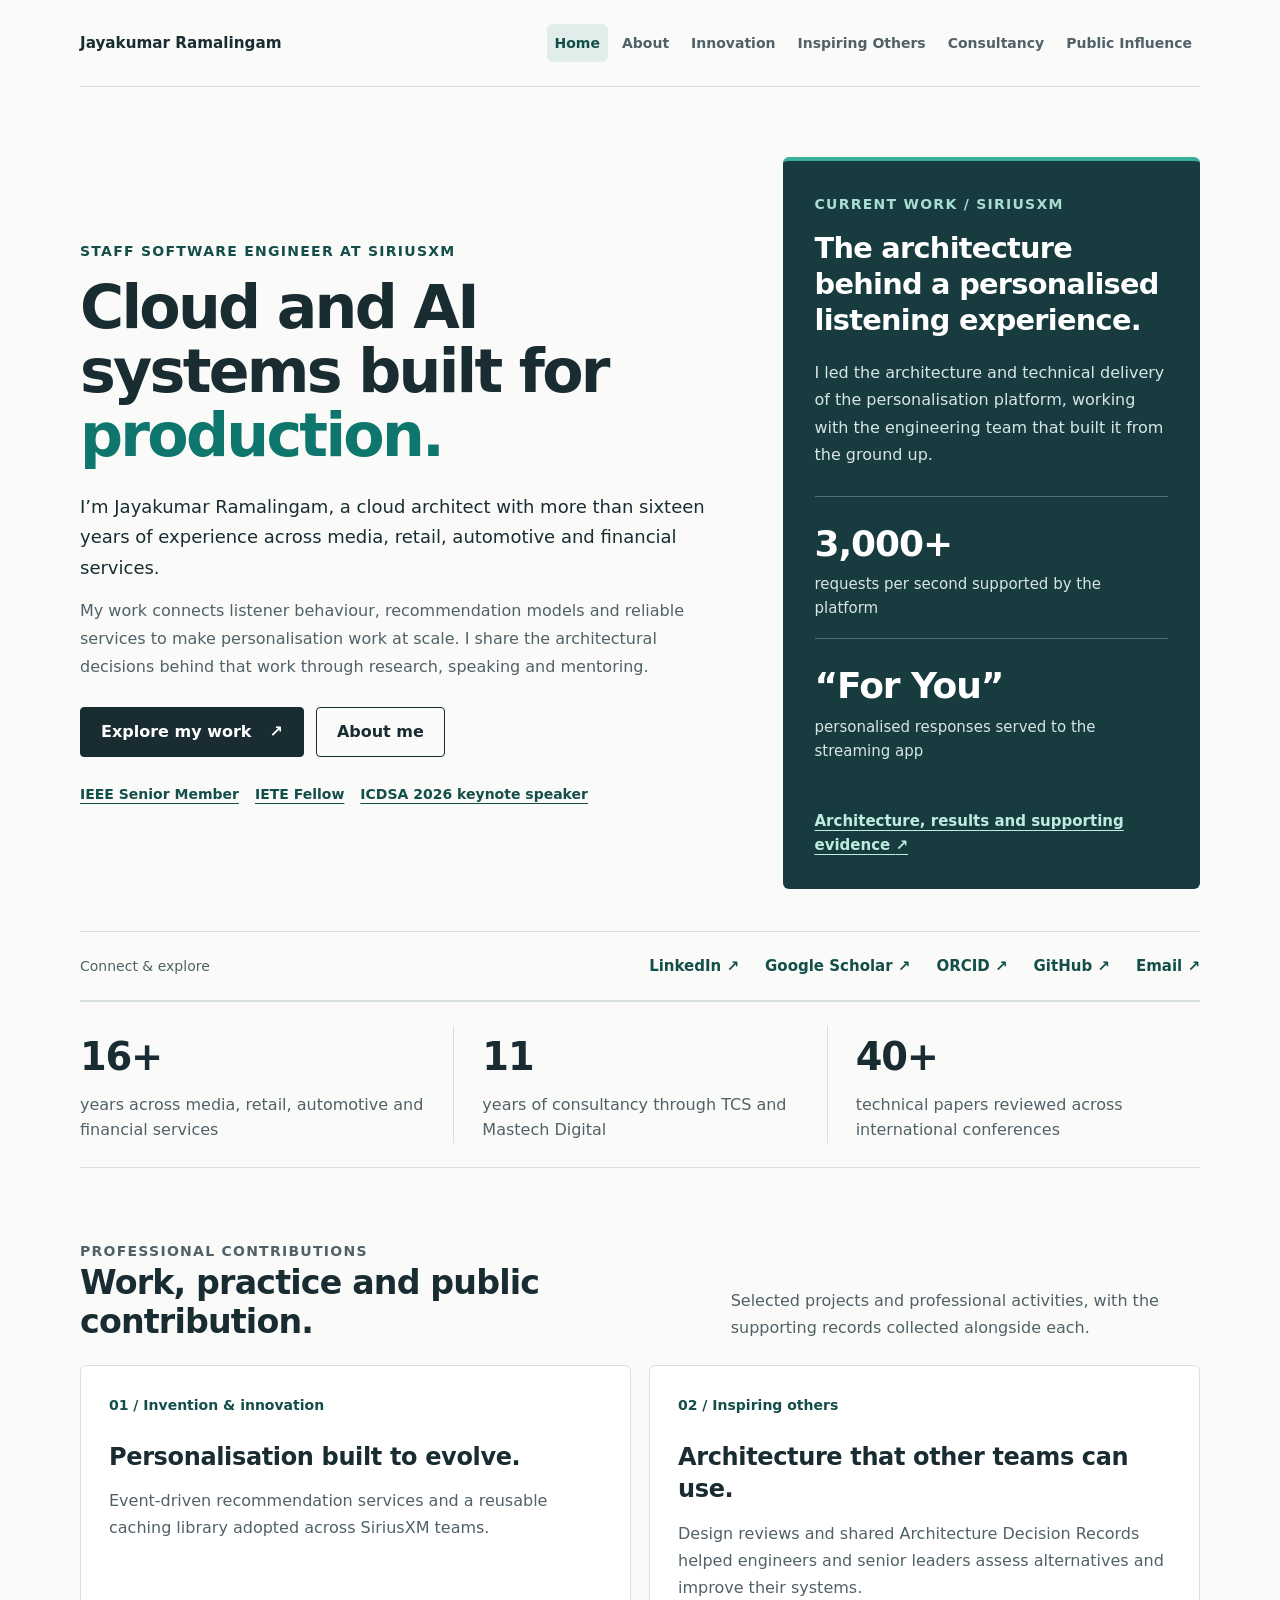
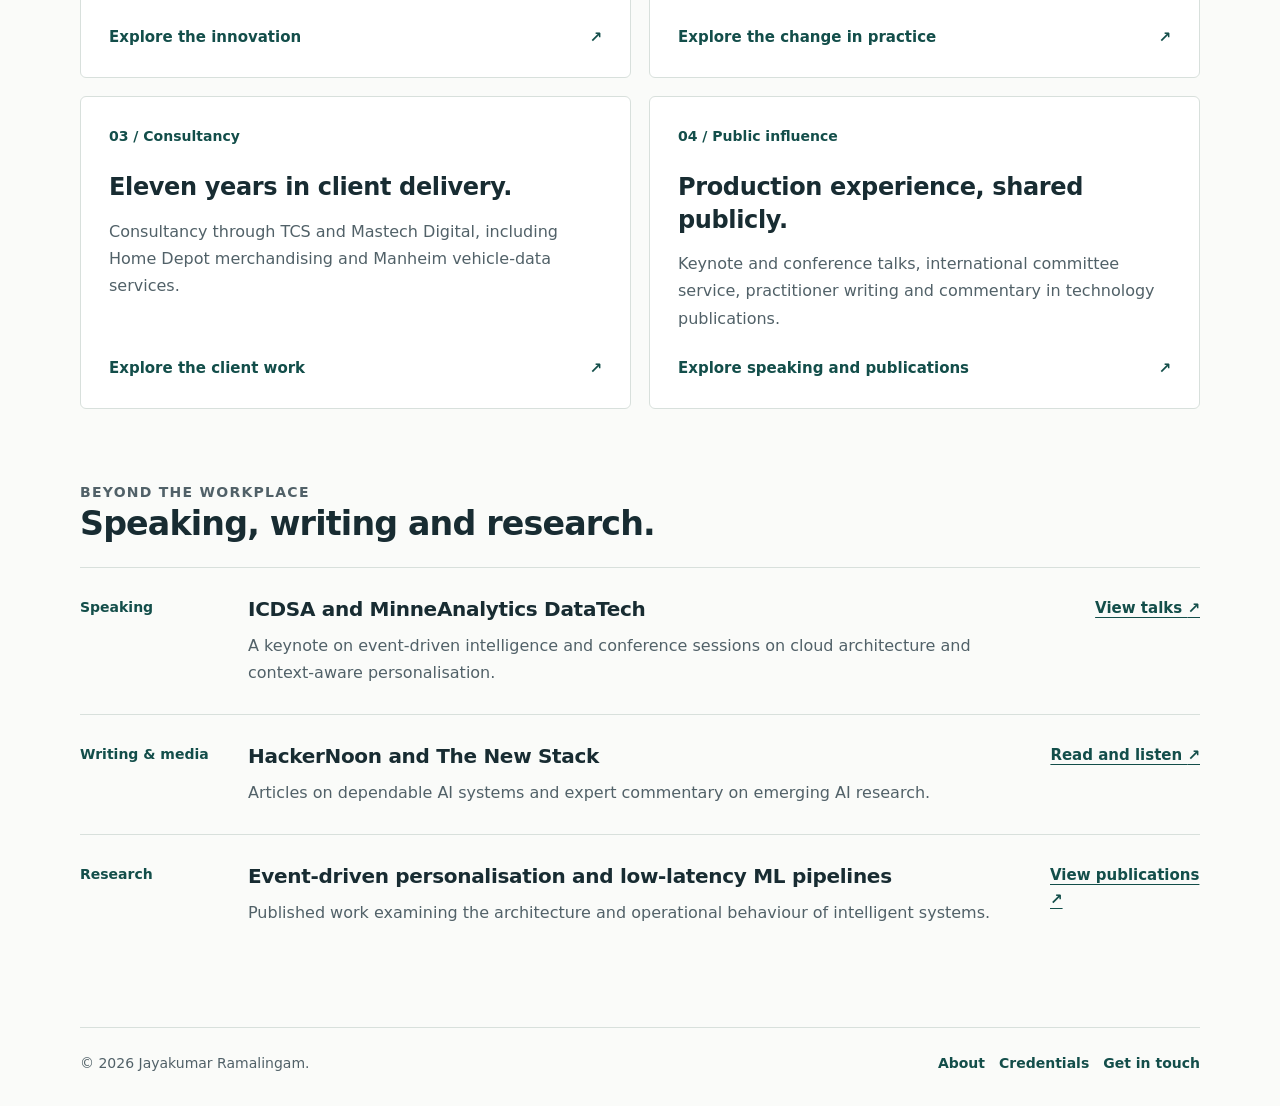
==== commit 8e142875: "Restore home and about navigation and reduce certificate previews" ====
--- a/index.html
+++ b/index.html
@@ -1,12 +1,83 @@
 <!doctype html>
-<html lang="en"><head><meta charset="utf-8"><meta name="viewport" content="width=device-width, initial-scale=1">
-<meta name="robots" content="noindex, nofollow, noarchive, nosnippet"><title>Professional Portfolio | Jayakumar Ramalingam</title>
-<meta name="description" content="Cloud architecture, intelligent systems and professional contributions by Jayakumar Ramalingam."><link rel="canonical" href="https://jrtechfolio.com/index.html">
-<meta property="og:type" content="website"><meta property="og:title" content="Professional Portfolio | Jayakumar Ramalingam"><meta property="og:description" content="Cloud architecture, intelligent systems and professional contributions by Jayakumar Ramalingam.">
-<meta property="og:url" content="https://jrtechfolio.com/index.html"><meta property="og:image" content="https://jrtechfolio.com/assets/profile/jay-full.jpeg">
-<link rel="icon" href="favicon.svg" type="image/svg+xml"><link rel="stylesheet" href="evidence.css?v=20261005"><script defer src="evidence.js?v=20261005"></script></head>
-<body><a class="skip" href="#main">Skip to content</a><header class="header"><div class="wrap"><div class="identity"><a class="brand" href="index.html"><span class="monogram" aria-hidden="true">JR</span>Jayakumar Ramalingam</a><small>Cloud architecture &amp; intelligent systems</small></div><nav class="primary" aria-label="Primary navigation"><a href="innovation.html">Invention &amp; Innovation</a><a href="inspiring.html">Inspiring Others</a><a href="consultancy.html">Consultancy</a><a href="influencer.html">Public Influence</a></nav></div></header>
-<main id="main" class="wrap"><div class="profile-line"><img src="assets/profile/jay-full.jpeg" alt="Jayakumar Ramalingam" width="944" height="1112" loading="eager" decoding="async"><div><p class="eyebrow">Professional portfolio</p><h1>Jayakumar Ramalingam</h1><p>Staff Software Engineer &amp; Cloud Architect</p></div></div><p class="home-intro">Sixteen years building distributed systems and helping teams make better architectural decisions. My work spans personalisation, retail modernisation, automotive data and production AI.</p><div class="directory"><a href="innovation.html"><span class="number">01</span><div><h2>Invention &amp; Innovation</h2><p>SiriusXM personalisation, published architecture research and practitioner guidance.</p></div><span class="arrow" aria-hidden="true">&rarr;</span></a><a href="inspiring.html"><span class="number">02</span><div><h2>Inspiring Others</h2><p>Shared engineering practice, Ai4 and DataTech speaking, and mentoring recognition.</p></div><span class="arrow" aria-hidden="true">&rarr;</span></a><a href="consultancy.html"><span class="number">03</span><div><h2>Consultancy</h2><p>Adopted recommendations at Home Depot and Manheim, with client recognition and business context.</p></div><span class="arrow" aria-hidden="true">&rarr;</span></a><a href="influencer.html"><span class="number">04</span><div><h2>Public Influence</h2><p>Keynote speaking, programme committees, peer review, judging, technical writing and media.</p></div><span class="arrow" aria-hidden="true">&rarr;</span></a></div><div class="closing"><p>IEEE Senior Member &middot; IETE Fellow</p><div class="links"><a href="https://www.linkedin.com/in/jayakumarramalingam/">LinkedIn profile</a><a href="https://orcid.org/0009-0007-9823-3097">Research record</a></div></div></main>
-<footer class="footer"><div class="wrap"><p>&copy; 2026 Jayakumar Ramalingam</p><div><a href="https://www.linkedin.com/in/jayakumarramalingam/">LinkedIn</a><a href="https://orcid.org/0009-0007-9823-3097">ORCID</a><a href="https://github.com/jayakumar-ramalingam/">GitHub</a></div></div></footer>
-<dialog id="evidence-viewer" aria-labelledby="viewer-title"><div class="viewer-head"><p id="viewer-title">Evidence</p><button class="close" type="button" aria-label="Close preview" title="Close preview">&times;</button></div><div class="viewer-image"><img alt=""></div><a class="viewer-link" href="#">Open original evidence</a></dialog>
-</body></html>+<html lang="en">
+  <head>
+    <meta charset="utf-8">
+    <meta name="viewport" content="width=device-width, initial-scale=1">
+    <meta name="robots" content="noindex, nofollow, noarchive, nosnippet">
+    <title>Jayakumar Ramalingam | Cloud &amp; AI Architecture</title>
+    <meta name="description" content="Jayakumar Ramalingam, Staff Software Engineer at SiriusXM. Sixteen years building cloud platforms, real-time personalisation and enterprise systems, with research and professional contributions.">
+    <link rel="canonical" href="https://jrtechfolio.com/">
+    <meta property="og:type" content="website">
+    <meta property="og:site_name" content="Jayakumar Ramalingam">
+    <meta property="og:title" content="Jayakumar Ramalingam | Cloud &amp; AI Architecture">
+    <meta property="og:description" content="Staff Software Engineer at SiriusXM. Cloud architecture, real-time personalisation, applied research and professional service.">
+    <meta property="og:url" content="https://jrtechfolio.com/">
+    <meta property="og:image" content="https://jrtechfolio.com/assets/profile/jay-full.jpeg">
+    <meta property="og:image:alt" content="Portrait of Jayakumar Ramalingam">
+    <meta name="twitter:card" content="summary">
+    <meta name="twitter:title" content="Jayakumar Ramalingam | Cloud &amp; AI Architecture">
+    <meta name="twitter:description" content="Staff Software Engineer at SiriusXM. Cloud architecture, real-time personalisation, applied research and professional service.">
+    <meta name="twitter:image" content="https://jrtechfolio.com/assets/profile/jay-full.jpeg">
+    <link rel="icon" href="favicon.svg" type="image/svg+xml">
+    <link rel="stylesheet" href="style.css">
+    <link rel="stylesheet" href="profile.css?v=20260906">
+  </head>
+  <body class="profile-refresh">
+    <a class="skip-link" href="#main">Skip to content</a>
+    <header class="site-header">
+      <a class="brand" href="index.html">Jayakumar Ramalingam</a>
+      <nav class="nav" aria-label="Primary navigation">
+        <a aria-current="page" href="index.html">Home</a><a href="about.html">About</a>
+        <a href="innovation.html">Innovation</a><a href="inspiring.html">Inspiring Others</a>
+        <a href="consultancy.html">Consultancy</a><a href="influencer.html">Public Influence</a>
+      </nav>
+    </header>
+    <main class="profile" id="main">
+      <section class="intro-grid" aria-labelledby="page-title">
+        <div class="intro-copy">
+          <p class="eyebrow">Staff Software Engineer at SiriusXM</p>
+          <h1 id="page-title">Cloud and AI systems built for <span>production.</span></h1>
+          <p class="intro-lead">I’m Jayakumar Ramalingam, a cloud architect with more than sixteen years of experience across media, retail, automotive and financial services.</p>
+          <p class="intro-detail">My work connects listener behaviour, recommendation models and reliable services to make personalisation work at scale. I share the architectural decisions behind that work through research, speaking and mentoring.</p>
+          <div class="actions"><a href="innovation.html">Explore my work <span aria-hidden="true">↗</span></a><a href="about.html">About me</a></div>
+          <ul class="recognition-strip" aria-label="Professional recognition">
+            <li><a href="assets/certificates/ieee-senior-member-letter.pdf">IEEE Senior Member</a></li>
+            <li><a href="assets/certificates/iete-2026-fellow-certificate.pdf">IETE Fellow</a></li>
+            <li><a href="assets/certificates/icdsa-2026-keynote-certificate.pdf">ICDSA 2026 keynote speaker</a></li>
+          </ul>
+        </div>
+        <aside class="work-panel" aria-label="Current work">
+          <p class="eyebrow">Current work / SiriusXM</p>
+          <h2>The architecture behind a personalised listening experience.</h2>
+          <p>I led the architecture and technical delivery of the personalisation platform, working with the engineering team that built it from the ground up.</p>
+          <dl class="work-facts"><div><dt>3,000+</dt><dd>requests per second supported by the platform</dd></div><div><dt>“For You”</dt><dd>personalised responses served to the streaming app</dd></div></dl>
+          <a href="innovation.html">Architecture, results and supporting evidence <span aria-hidden="true">↗</span></a>
+        </aside>
+      </section>
+      <div class="profile-links" aria-label="Professional profiles"><span>Connect &amp; explore</span><a href="https://linkedin.com/in/jayakumarramalingam">LinkedIn ↗</a><a href="https://scholar.google.com/citations?user=TAICrQcAAAAJ">Google Scholar ↗</a><a href="https://orcid.org/0009-0007-9823-3097">ORCID ↗</a><a href="https://github.com/jayakumar-ramalingam/">GitHub ↗</a><a href="mailto:Jayakumar.ramalingam@ieee.org">Email ↗</a></div>
+      <dl class="career-facts" aria-label="Professional highlights">
+        <div><dt>16+</dt><dd>years across media, retail, automotive and financial services</dd></div>
+        <div><dt>11</dt><dd>years of consultancy through TCS and Mastech Digital</dd></div>
+        <div><dt>40+</dt><dd>technical papers reviewed across international conferences</dd></div>
+      </dl>
+      <section class="section" aria-labelledby="contributions-title">
+        <div class="section-heading section-heading-wide"><div><p class="eyebrow">Professional contributions</p><h2 id="contributions-title">Work, practice and public contribution.</h2></div><p>Selected projects and professional activities, with the supporting records collected alongside each.</p></div>
+        <div class="work-grid">
+          <a class="work-card" href="innovation.html"><span class="card-number">01 / Invention &amp; innovation</span><h3>Personalisation built to evolve.</h3><p>Event-driven recommendation services and a reusable caching library adopted across SiriusXM teams.</p><span class="card-link">Explore the innovation <span aria-hidden="true">↗</span></span></a>
+          <a class="work-card" href="inspiring.html"><span class="card-number">02 / Inspiring others</span><h3>Architecture that other teams can use.</h3><p>Design reviews and shared Architecture Decision Records helped engineers and senior leaders assess alternatives and improve their systems.</p><span class="card-link">Explore the change in practice <span aria-hidden="true">↗</span></span></a>
+          <a class="work-card" href="consultancy.html"><span class="card-number">03 / Consultancy</span><h3>Eleven years in client delivery.</h3><p>Consultancy through TCS and Mastech Digital, including Home Depot merchandising and Manheim vehicle-data services.</p><span class="card-link">Explore the client work <span aria-hidden="true">↗</span></span></a>
+          <a class="work-card" href="influencer.html"><span class="card-number">04 / Public influence</span><h3>Production experience, shared publicly.</h3><p>Keynote and conference talks, international committee service, practitioner writing and commentary in technology publications.</p><span class="card-link">Explore speaking and publications <span aria-hidden="true">↗</span></span></a>
+        </div>
+      </section>
+      <section class="section public-work" aria-labelledby="public-title">
+        <div class="section-heading"><p class="eyebrow">Beyond the workplace</p><h2 id="public-title">Speaking, writing and research.</h2></div>
+        <div class="public-rows">
+          <article><span class="row-label">Speaking</span><div><h3>ICDSA and MinneAnalytics DataTech</h3><p>A keynote on event-driven intelligence and conference sessions on cloud architecture and context-aware personalisation.</p></div><a href="influencer.html#speaking-title">View talks <span aria-hidden="true">↗</span></a></article>
+          <article><span class="row-label">Writing &amp; media</span><div><h3>HackerNoon and The New Stack</h3><p>Articles on dependable AI systems and expert commentary on emerging AI research.</p></div><a href="influencer.html#writing-title">Read and listen <span aria-hidden="true">↗</span></a></article>
+          <article><span class="row-label">Research</span><div><h3>Event-driven personalisation and low-latency ML pipelines</h3><p>Published work examining the architecture and operational behaviour of intelligent systems.</p></div><a href="publications.html">View publications <span aria-hidden="true">↗</span></a></article>
+        </div>
+      </section>
+    </main>
+    <footer class="site-footer"><p>© 2026 Jayakumar Ramalingam.</p><div><a href="about.html">About</a><a href="certifications.html">Credentials</a><a href="mailto:Jayakumar.ramalingam@ieee.org">Get in touch</a></div></footer>
+  </body>
+</html>
--- a/style.css
+++ b/style.css
@@ -0,0 +1,888 @@
+:root {
+  color-scheme: light;
+  --bg: #f7f4ef;
+  --surface: #ffffff;
+  --ink: #202124;
+  --muted: #5f6368;
+  --line: #d7d2ca;
+  --accent: #0f766e;
+  --accent-dark: #134e4a;
+  --warm: #d97706;
+}
+
+* {
+  box-sizing: border-box;
+}
+
+body {
+  margin: 0;
+  min-height: 100vh;
+  font-family: Inter, ui-sans-serif, system-ui, -apple-system, BlinkMacSystemFont,
+    "Segoe UI", sans-serif;
+  color: var(--ink);
+  background:
+    radial-gradient(circle at 88% 18%, rgba(217, 119, 6, 0.16), transparent 26%),
+    linear-gradient(135deg, rgba(15, 118, 110, 0.12), transparent 35%),
+    var(--bg);
+}
+
+a {
+  color: inherit;
+}
+
+.site-header,
+.site-footer,
+.profile {
+  width: min(1120px, calc(100% - 32px));
+  margin: 0 auto;
+}
+
+.site-header {
+  display: flex;
+  justify-content: space-between;
+  gap: 24px;
+  align-items: center;
+  padding: 24px 0;
+}
+
+.brand {
+  flex: 0 0 auto;
+  color: var(--ink);
+  font-weight: 900;
+  text-decoration: none;
+}
+
+.nav {
+  display: flex;
+  flex-wrap: wrap;
+  justify-content: flex-end;
+  gap: 6px;
+}
+
+.nav a {
+  min-height: 34px;
+  padding: 8px 10px;
+  border-radius: 6px;
+  color: var(--muted);
+  font-size: 0.9rem;
+  font-weight: 800;
+  text-decoration: none;
+}
+
+.nav a:hover,
+.nav a[aria-current="page"] {
+  background: rgba(15, 118, 110, 0.11);
+  color: var(--accent-dark);
+}
+
+.profile {
+  padding: 48px 0 64px;
+}
+
+.hero {
+  display: grid;
+  grid-template-columns: minmax(0, 1fr) minmax(320px, 0.62fr);
+  gap: 44px;
+  align-items: center;
+  padding: 40px 0 56px;
+}
+
+.hero-copy,
+.page-hero > div {
+  max-width: 780px;
+}
+
+.page {
+  padding-top: 36px;
+}
+
+.page-hero {
+  display: grid;
+  grid-template-columns: minmax(0, 1fr) 164px;
+  gap: 36px;
+  align-items: center;
+  padding-bottom: 48px;
+}
+
+.eyebrow {
+  margin: 0 0 14px;
+  color: var(--accent-dark);
+  font-size: 0.78rem;
+  font-weight: 900;
+  letter-spacing: 0.12em;
+  text-transform: uppercase;
+}
+
+h1,
+h2,
+h3,
+p {
+  letter-spacing: 0;
+}
+
+h1 {
+  margin: 0;
+  max-width: 11ch;
+  font-size: clamp(3.1rem, 7vw, 6.4rem);
+  line-height: 0.96;
+}
+
+.page-hero h1 {
+  max-width: 13ch;
+  font-size: clamp(2.7rem, 6vw, 5.5rem);
+}
+
+h2 {
+  margin: 0;
+  font-size: clamp(1.8rem, 3vw, 3rem);
+  line-height: 1.08;
+}
+
+h3 {
+  margin: 0;
+  font-size: 1rem;
+}
+
+.summary {
+  max-width: 680px;
+  margin: 18px 0 0;
+  color: var(--muted);
+  font-size: 1.2rem;
+  line-height: 1.7;
+}
+
+.hero-statement {
+  max-width: 620px;
+  margin: 28px 0 0;
+  font-size: 2rem;
+  font-weight: 900;
+  line-height: 1.15;
+}
+
+.actions,
+.inline-links {
+  display: flex;
+  flex-wrap: wrap;
+  gap: 12px;
+  margin-top: 32px;
+}
+
+.actions a,
+.inline-links a,
+.section-list article > a {
+  display: inline-flex;
+  align-items: center;
+  justify-content: center;
+  min-height: 44px;
+  padding: 0 18px;
+  border: 1px solid var(--ink);
+  border-radius: 6px;
+  font-weight: 900;
+  text-decoration: none;
+  transition:
+    background-color 160ms ease,
+    color 160ms ease,
+    transform 160ms ease;
+}
+
+.actions a:first-child,
+.inline-links a:first-child,
+.section-list article > a {
+  background: var(--ink);
+  color: var(--surface);
+}
+
+.actions a:hover,
+.inline-links a:hover,
+.section-list article > a:hover {
+  transform: translateY(-2px);
+}
+
+.connect-panel {
+  padding: 24px;
+  border: 1px solid var(--line);
+  border-radius: 8px;
+  background: rgba(255, 255, 255, 0.82);
+  box-shadow: 0 24px 60px rgba(32, 33, 36, 0.16);
+}
+
+.connect-panel .eyebrow {
+  margin: 0;
+}
+
+.connect-links {
+  display: grid;
+  gap: 8px;
+  margin: 18px 0 0;
+  padding: 0;
+  list-style: none;
+}
+
+.connect-links a {
+  display: flex;
+  min-height: 42px;
+  align-items: center;
+  padding: 0 14px;
+  border: 1px solid var(--line);
+  border-radius: 6px;
+  background: var(--surface);
+  color: var(--accent-dark);
+  font-weight: 900;
+  text-decoration: none;
+}
+
+.connect-links a:hover {
+  border-color: var(--accent);
+}
+
+.home-contributions {
+  padding-top: 32px;
+  border-top: 1px solid var(--line);
+}
+
+.evidence-grid {
+  display: grid;
+  grid-template-columns: repeat(5, minmax(0, 1fr));
+  gap: 12px;
+}
+
+.evidence-grid a {
+  display: flex;
+  min-height: 164px;
+  flex-direction: column;
+  justify-content: space-between;
+  padding: 20px;
+  border: 1px solid var(--line);
+  border-radius: 8px;
+  background: rgba(255, 255, 255, 0.8);
+  color: var(--ink);
+  font-weight: 900;
+  line-height: 1.25;
+  text-decoration: none;
+  transition: border-color 160ms ease, transform 160ms ease;
+}
+
+.evidence-grid a::after {
+  content: "View evidence";
+  color: var(--accent-dark);
+  font-size: 0.78rem;
+  text-transform: uppercase;
+}
+
+.evidence-grid a:hover {
+  border-color: var(--accent);
+  transform: translateY(-2px);
+}
+
+
+.contribution-list {
+  display: grid;
+  grid-template-columns: repeat(2, minmax(0, 1fr));
+  gap: 0 28px;
+  margin: 0;
+  padding: 0;
+  list-style: none;
+}
+
+.contribution-list li {
+  min-width: 0;
+  padding: 18px 0;
+  border-top: 1px solid var(--line);
+}
+
+.contribution-list a,
+.contribution-list span {
+  display: block;
+}
+
+.contribution-list a {
+  color: var(--accent-dark);
+  font-weight: 900;
+  text-decoration: none;
+}
+
+.contribution-list span {
+  margin-top: 8px;
+  color: var(--muted);
+  line-height: 1.55;
+}
+
+.avatar {
+  width: 164px;
+  height: 164px;
+  border: 1px solid var(--line);
+  border-radius: 50%;
+  object-fit: cover;
+  background: var(--surface);
+  box-shadow: 0 20px 45px rgba(32, 33, 36, 0.12);
+}
+
+.about-hero {
+  grid-template-columns: minmax(0, 0.92fr) minmax(260px, 0.48fr);
+}
+
+.profile-portrait {
+  display: block;
+  width: 100%;
+  max-width: 360px;
+  aspect-ratio: 4 / 5;
+  justify-self: end;
+  border: 1px solid var(--line);
+  border-radius: 8px;
+  object-fit: cover;
+  object-position: center top;
+  background: var(--surface);
+  box-shadow: 0 24px 60px rgba(32, 33, 36, 0.16);
+}
+
+.details {
+  display: grid;
+  grid-template-columns: repeat(3, minmax(0, 1fr));
+  gap: 18px;
+  border-top: 1px solid var(--line);
+  padding-top: 24px;
+}
+
+.details article,
+.timeline article,
+.credentials > div,
+.section-list article {
+  min-height: 180px;
+  padding: 22px;
+  border: 1px solid var(--line);
+  border-radius: 8px;
+  background: rgba(255, 255, 255, 0.76);
+}
+
+.details h2,
+.timeline h3 {
+  margin: 0 0 14px;
+  font-size: 1rem;
+}
+
+.details p,
+.timeline p,
+.section p,
+.credentials p,
+.section-list p {
+  margin: 0;
+  color: var(--muted);
+  line-height: 1.65;
+}
+
+.details .evidence-note {
+  margin-top: 14px;
+  font-size: 0.9rem;
+}
+
+.stats {
+  display: grid;
+  grid-template-columns: repeat(3, minmax(0, 1fr));
+  gap: 1px;
+  margin-top: 18px;
+  overflow: hidden;
+  border: 1px solid var(--line);
+  border-radius: 8px;
+  background: var(--line);
+}
+
+.stats div {
+  min-width: 0;
+  padding: 18px;
+  background: rgba(255, 255, 255, 0.84);
+}
+
+.case-study h3 {
+  margin-bottom: 12px;
+  color: var(--accent-dark);
+  font-size: 0.9rem;
+  text-transform: uppercase;
+}
+
+.architecture-flow {
+  display: grid;
+  justify-items: center;
+  gap: 10px;
+  padding: 24px;
+  border: 1px solid var(--line);
+  border-radius: 8px;
+  background: rgba(255, 255, 255, 0.76);
+  text-align: center;
+}
+
+.architecture-flow > span,
+.architecture-services span {
+  padding: 12px 16px;
+  border: 1px solid var(--line);
+  border-radius: 4px;
+  background: var(--surface);
+  color: var(--ink);
+  font-weight: 700;
+}
+
+.architecture-flow b {
+  color: var(--accent-dark);
+}
+
+.architecture-services {
+  display: grid;
+  grid-template-columns: repeat(4, minmax(0, 1fr));
+  gap: 8px;
+  width: 100%;
+}
+
+.stats span {
+  display: block;
+  margin-bottom: 8px;
+  color: var(--muted);
+  font-size: 0.78rem;
+  font-weight: 900;
+  text-transform: uppercase;
+}
+
+.stats strong {
+  display: block;
+  overflow-wrap: anywhere;
+  font-size: 1rem;
+}
+
+.section {
+  margin-top: 64px;
+}
+
+.section-heading {
+  max-width: 760px;
+  margin-bottom: 24px;
+}
+
+.timeline {
+  display: grid;
+  gap: 14px;
+}
+
+.timeline article {
+  display: grid;
+  grid-template-columns: minmax(180px, 0.8fr) 120px minmax(0, 1.4fr);
+  gap: 20px;
+  align-items: start;
+  min-height: 0;
+}
+
+.timeline article > span {
+  color: var(--accent-dark);
+  font-size: 0.9rem;
+  font-weight: 900;
+}
+
+.timeline h3 {
+  margin-bottom: 6px;
+}
+
+.two-column {
+  display: grid;
+  grid-template-columns: minmax(0, 0.95fr) minmax(0, 1.05fr);
+  gap: 36px;
+  align-items: start;
+  padding-top: 32px;
+  border-top: 1px solid var(--line);
+}
+
+.two-column h2 {
+  margin-bottom: 18px;
+}
+
+.two-column p + p {
+  margin-top: 14px;
+}
+
+.skill-list,
+.link-list {
+  display: grid;
+  gap: 10px;
+  margin: 0;
+  padding: 0;
+  list-style: none;
+}
+
+.skill-list li,
+.link-list li {
+  padding: 14px 16px;
+  border-left: 4px solid var(--accent);
+  border-radius: 6px;
+  background: rgba(255, 255, 255, 0.8);
+  color: var(--muted);
+  line-height: 1.45;
+}
+
+.link-list a {
+  color: var(--accent-dark);
+  font-weight: 900;
+}
+
+.proof-list,
+.fact-list {
+  display: grid;
+  gap: 14px;
+  margin: 0;
+  padding: 0;
+  list-style: none;
+}
+
+.proof-list li,
+.fact-list li {
+  padding: 22px;
+  border: 1px solid var(--line);
+  border-radius: 8px;
+  background: rgba(255, 255, 255, 0.76);
+}
+
+.proof-list span,
+.fact-list li {
+  color: var(--muted);
+  line-height: 1.65;
+}
+
+.proof-list li {
+  display: grid;
+  grid-template-columns: minmax(220px, 0.6fr) minmax(0, 1.4fr);
+  gap: 18px;
+  align-items: start;
+}
+
+.proof-list a {
+  color: var(--accent-dark);
+  font-weight: 900;
+}
+
+.proof-note {
+  margin-top: 18px;
+  color: var(--muted);
+  line-height: 1.65;
+}
+
+.fact-list strong {
+  color: var(--ink);
+}
+
+.text-links {
+  display: flex;
+  flex-wrap: wrap;
+  gap: 14px;
+  margin-top: 16px;
+}
+
+.text-links a {
+  color: var(--accent-dark);
+  font-weight: 900;
+}
+
+.text-link {
+  display: inline-block;
+  margin-top: 16px;
+  color: var(--accent-dark);
+  font-weight: 900;
+}
+
+.credentials {
+  display: grid;
+  grid-template-columns: minmax(0, 0.75fr) minmax(0, 1.25fr);
+  gap: 18px;
+}
+
+.credentials h2 {
+  margin-bottom: 10px;
+  font-size: 1.35rem;
+}
+
+.section-list {
+  display: grid;
+  gap: 18px;
+}
+
+.section-list-spaced {
+  margin-top: 18px;
+}
+
+.section-list article {
+  min-height: 0;
+}
+
+.section-list h2 {
+  max-width: 860px;
+  margin-bottom: 14px;
+  font-size: clamp(1.5rem, 3vw, 2.4rem);
+}
+
+.section-list article > a {
+  margin-top: 20px;
+}
+
+.cert-grid {
+  display: grid;
+  grid-template-columns: repeat(2, minmax(0, 1fr));
+  gap: 18px;
+  border-top: 1px solid var(--line);
+  padding-top: 24px;
+}
+
+.cert-grid article {
+  min-height: 210px;
+  padding: 24px;
+  border: 1px solid var(--line);
+  border-radius: 8px;
+  background: rgba(255, 255, 255, 0.78);
+}
+
+.cert-grid span {
+  display: inline-flex;
+  min-height: 32px;
+  align-items: center;
+  padding: 0 10px;
+  border-radius: 999px;
+  background: rgba(15, 118, 110, 0.12);
+  color: var(--accent-dark);
+  font-size: 0.78rem;
+  font-weight: 900;
+  text-transform: uppercase;
+}
+
+.cert-grid h2 {
+  margin: 18px 0 12px;
+  font-size: clamp(1.45rem, 2.4vw, 2.15rem);
+}
+
+.cert-grid p {
+  margin: 0;
+  color: var(--muted);
+  line-height: 1.65;
+}
+
+.certificate-gallery {
+  display: grid;
+  grid-template-columns: repeat(2, minmax(0, 1fr));
+  gap: 18px;
+}
+
+.certificate-group + .certificate-group {
+  margin-top: 36px;
+}
+
+.certificate-group > h3 {
+  margin-bottom: 14px;
+  font-size: 1.15rem;
+}
+
+.certificate-gallery article {
+  overflow: hidden;
+  border: 1px solid var(--line);
+  border-radius: 8px;
+  background: rgba(255, 255, 255, 0.82);
+}
+
+.certificate-gallery article > a {
+  display: flex;
+  align-items: center;
+  justify-content: center;
+  background: #ede8de;
+}
+
+.certificate-gallery img {
+  display: block;
+  width: 100%;
+  aspect-ratio: 16 / 10;
+  object-fit: contain;
+  object-position: center;
+  background: #fffdfa;
+}
+
+.certificate-gallery .certificate-portrait img {
+  aspect-ratio: 4 / 5;
+}
+
+.certificate-gallery div {
+  padding: 18px;
+}
+
+.certificate-gallery span {
+  display: block;
+  margin-bottom: 10px;
+  color: var(--accent-dark);
+  font-size: 0.78rem;
+  font-weight: 900;
+  text-transform: uppercase;
+}
+
+.certificate-gallery h3 {
+  margin-bottom: 10px;
+  font-size: 1.05rem;
+}
+
+.certificate-gallery p {
+  margin: 0;
+  color: var(--muted);
+  line-height: 1.55;
+}
+
+.photo-gallery {
+  display: grid;
+  grid-template-columns: repeat(3, minmax(0, 1fr));
+  gap: 18px;
+}
+
+.photo-gallery figure {
+  margin: 0;
+  overflow: hidden;
+  border: 1px solid var(--line);
+  border-radius: 8px;
+  background: rgba(255, 255, 255, 0.82);
+}
+
+.photo-gallery a {
+  display: block;
+  background: #ede8de;
+}
+
+.photo-gallery img {
+  display: block;
+  width: 100%;
+  aspect-ratio: 4 / 5;
+  object-fit: cover;
+  object-position: center;
+}
+
+.photo-gallery figcaption {
+  padding: 14px 16px;
+  color: var(--muted);
+  font-weight: 800;
+  line-height: 1.4;
+}
+
+.gallery-group + .gallery-group {
+  margin-top: 42px;
+}
+
+.gallery-group > h2 {
+  margin-bottom: 18px;
+  font-size: 1.35rem;
+}
+
+.site-footer {
+  display: flex;
+  justify-content: space-between;
+  gap: 20px;
+  align-items: center;
+  border-top: 1px solid var(--line);
+  padding: 24px 0 32px;
+  color: var(--muted);
+}
+
+.site-footer p {
+  margin: 0;
+}
+
+.site-footer div {
+  display: flex;
+  flex-wrap: wrap;
+  justify-content: flex-end;
+  gap: 14px;
+}
+
+.site-footer a {
+  color: var(--accent-dark);
+  font-weight: 900;
+  text-decoration: none;
+}
+
+@media (max-width: 900px) {
+  .evidence-grid {
+    grid-template-columns: repeat(2, minmax(0, 1fr));
+  }
+
+  .site-header {
+    display: block;
+  }
+
+  .nav {
+    justify-content: flex-start;
+    margin-top: 16px;
+  }
+
+  .hero,
+  .page-hero,
+  .about-hero,
+  .two-column,
+  .credentials {
+    grid-template-columns: 1fr;
+  }
+
+  .connect-panel {
+    max-width: 560px;
+  }
+
+  .profile-portrait {
+    justify-self: start;
+  }
+}
+
+@media (max-width: 720px) {
+  .site-header,
+  .site-footer,
+  .profile {
+    width: min(100% - 24px, 1120px);
+  }
+
+  .profile {
+    padding-top: 24px;
+  }
+
+  h1,
+  .page-hero h1 {
+    font-size: clamp(2.7rem, 16vw, 4.7rem);
+  }
+
+  .summary {
+    font-size: 1.05rem;
+  }
+
+  .hero-statement {
+    font-size: 1.5rem;
+  }
+
+  .details,
+  .stats,
+  .evidence-grid,
+  .contribution-list,
+  .cert-grid,
+  .certificate-gallery,
+  .photo-gallery,
+  .proof-list {
+    grid-template-columns: 1fr;
+  }
+
+  .proof-list li {
+    grid-template-columns: 1fr;
+    gap: 8px;
+  }
+
+  .architecture-services {
+    grid-template-columns: 1fr;
+  }
+
+  .section {
+    margin-top: 44px;
+  }
+
+  .timeline article {
+    grid-template-columns: 1fr;
+    gap: 10px;
+  }
+
+  .site-footer {
+    display: block;
+  }
+
+  .site-footer div {
+    justify-content: flex-start;
+    margin-top: 12px;
+  }
+}
--- a/profile.css
+++ b/profile.css
@@ -0,0 +1,130 @@
+/* Home and About share this presentation; evidence pages use style.css. */
+.profile-refresh { --ink: #182c32; --muted: #516168; --line: #d8e0dc; background: #fafbf9; font-size: 1rem; line-height: 1.6; }
+.profile-refresh .site-header { border-bottom: 1px solid var(--line); gap: 16px; }
+.profile-refresh .brand { font-size: .95rem; font-weight: 800; }
+.profile-refresh .nav a { font-weight: 650; padding: 8px; font-size: .875rem; }
+.profile-refresh .profile { padding: 52px 0 72px; }
+.profile-refresh .eyebrow { font-size: .875rem; font-weight: 700; letter-spacing: .09em; }
+.profile-refresh h1 { max-width: 16ch; font-size: clamp(2.7rem, 4.7vw, 4rem); line-height: 1.06; letter-spacing: -.045em; font-weight: 750; }
+.profile-refresh h1 span { color: var(--accent); }
+.profile-refresh h2 { font-size: clamp(1.8rem, 2.6vw, 2.6rem); line-height: 1.18; letter-spacing: -.025em; }
+.profile-refresh h3 { font-size: 1.25rem; line-height: 1.35; letter-spacing: -.015em; }
+.profile-refresh p { margin-top: 0; }
+.profile-refresh .actions { margin-top: 26px; }
+.profile-refresh .actions a { border-radius: 4px; gap: 18px; padding: 11px 20px; font-weight: 700; }
+.profile-refresh a:focus-visible { outline: 3px solid #bc6a14; outline-offset: 5px; }
+.profile-refresh a { text-underline-offset: 4px; }
+.skip-link { position: absolute; left: 16px; top: -100px; padding: 12px 20px; background: white; z-index: 20; }
+.skip-link:focus { top: 12px; }
+.intro-grid { display: grid; grid-template-columns: minmax(0, 1.3fr) minmax(0, .85fr); gap: 64px; align-items: center; padding: 18px 0 42px; }
+.profile-refresh .intro-lead { margin: 24px 0 14px; font-size: 1.125rem; line-height: 1.7; }
+.intro-detail { margin: 0; color: var(--muted); line-height: 1.75; }
+.recognition-strip { display: flex; flex-wrap: wrap; gap: 8px 16px; padding: 0; margin: 24px 0 0; list-style: none; }
+.recognition-strip a { color: var(--accent-dark); font-size: .875rem; font-weight: 650; }
+.work-panel { background: #183b40; color: #fff; padding: 32px; border-radius: 6px; border-top: 4px solid #39af9c; }
+.work-panel .eyebrow { color: #a8ded2; }
+.work-panel h2 { font-size: 1.8rem; line-height: 1.25; margin-bottom: 20px; }
+.work-panel p { color: #d7e5e4; line-height: 1.7; }
+.work-facts { margin: 28px 0; }
+.work-facts div { border-top: 1px solid #527175; padding: 18px 0; }
+.work-facts dt { font-size: 2.25rem; font-weight: 750; letter-spacing: -.03em; }
+.work-facts dd { margin: 0; color: #d7e5e4; font-size: .9375rem; }
+.work-panel > a { display: block; font-size: .9375rem; font-weight: 650; color: #bcecdf; }
+.profile-links { display: flex; flex-wrap: wrap; align-items: center; gap: 14px 26px; padding: 22px 0; border-top: 1px solid var(--line); border-bottom: 1px solid var(--line); }
+.profile-links > span { margin-right: auto; color: var(--muted); font-size: .875rem; }
+.profile-links a { color: var(--accent-dark); font-size: .9375rem; font-weight: 650; text-decoration: none; }
+.profile-links a:hover { text-decoration: underline; }
+.profile-refresh .section { margin-top: 72px; }
+.section-heading-wide { display: grid; grid-template-columns: 1.25fr 1fr; gap: 64px; max-width: none; align-items: end; }
+.section-heading-wide > p { color: var(--muted); line-height: 1.7; }
+.work-grid { display: grid; grid-template-columns: repeat(2, minmax(0, 1fr)); gap: 18px; }
+.work-card { display: flex; flex-direction: column; align-items: flex-start; min-width: 0; padding: 28px; background: white; border: 1px solid var(--line); border-radius: 6px; text-decoration: none; transition: border-color 160ms ease, box-shadow 160ms ease; }
+.work-card:hover { border-color: var(--accent); box-shadow: 0 6px 18px #183b4009; }
+.card-number { font-size: .875rem; font-weight: 650; color: var(--accent-dark); margin-bottom: 24px; }
+.work-card h3 { font-size: 1.5rem; margin-bottom: 14px; }
+.work-card p { color: var(--muted); line-height: 1.7; margin: 0 0 24px; }
+.card-link { display: flex; width: 100%; justify-content: space-between; gap: 20px; margin-top: auto; color: var(--accent-dark); font-size: .9375rem; font-weight: 700; }
+.profile-refresh .mentoring-note { margin-top: 24px; color: var(--muted); }
+.mentoring-note a { color: var(--accent-dark); font-weight: 650; }
+.public-rows article { display: grid; grid-template-columns: 140px minmax(0, 1fr) 150px; gap: 28px; padding: 28px 0; border-top: 1px solid var(--line); align-items: start; }
+.row-label { font-size: .875rem; color: var(--accent-dark); font-weight: 700; }
+.public-rows h3 { margin-bottom: 10px; }
+.public-rows article > a { color: var(--accent-dark); font-size: .9375rem; font-weight: 700; justify-self: end; }
+.public-rows p { color: var(--muted); line-height: 1.65; margin-bottom: 0; }
+.bio-intro { display: grid; grid-template-columns: minmax(0, 1.4fr) minmax(0, .85fr); gap: 80px; align-items: center; padding: 18px 0 44px; }
+.bio-intro h1 { max-width: 17ch; }
+.conference-portrait { margin: 0; background: #183b40; border-radius: 6px; overflow: hidden; }
+.conference-portrait img { display: block; width: 100%; height: auto; aspect-ratio: 4 / 5; object-fit: cover; object-position: 50% 30%; }
+.conference-portrait figcaption { display: grid; padding: 16px 20px; color: #d7e5e4; font-size: .875rem; }
+.conference-portrait figcaption span { color: white; font-weight: 700; font-size: 1rem; }
+.career-facts { display: grid; grid-template-columns: repeat(3, minmax(0, 1fr)); margin: 0; padding: 24px 0; border-top: 1px solid var(--line); border-bottom: 1px solid var(--line); }
+.career-facts div { padding: 0 28px; border-left: 1px solid var(--line); }
+.career-facts div:first-child { padding-left: 0; border-left: 0; }
+.career-facts dt { font-size: clamp(1.8rem, 3vw, 2.5rem); font-weight: 750; letter-spacing: -.03em; }
+.career-facts dd { margin: 4px 0 0; color: var(--muted); }
+.career-entries article { display: grid; grid-template-columns: 270px minmax(0, 1fr); gap: 48px; padding: 32px 0; border-top: 1px solid var(--line); }
+.career-label span { display: block; color: var(--accent-dark); font-size: .875rem; font-weight: 650; margin-bottom: 12px; }
+.career-label h3 { font-size: 1.5rem; }
+.career-label p { margin-top: 8px; font-size: .9375rem; }
+.career-entries p { color: var(--muted); line-height: 1.8; }
+.career-entries p + p { margin-top: 16px; }
+.profile-refresh .text-link, .profile-refresh .text-links a { font-weight: 650; }
+.practice-section { display: grid; grid-template-columns: .75fr 1.25fr; gap: 64px; padding: 36px; background: #eaf1ed; border-radius: 6px; }
+.practice-section p { color: var(--muted); line-height: 1.8; }
+.practice-section p + p { margin-top: 16px; }
+.about-contributions { display: grid; grid-template-columns: repeat(2, minmax(0, 1fr)); gap: 40px; }
+.about-contributions article { border-top: 1px solid var(--line); padding-top: 24px; }
+.about-contributions h3 { margin-bottom: 16px; }
+.about-contributions p { color: var(--muted); line-height: 1.8; }
+.about-contributions .text-link { margin-right: 14px; }
+.expertise-list { margin: 0; }
+.expertise-list div { display: grid; grid-template-columns: 270px minmax(0, 1fr); gap: 48px; border-top: 1px solid var(--line); padding: 20px 0; }
+.expertise-list dt { font-weight: 700; }
+.expertise-list dd { margin: 0; color: var(--muted); }
+.credentials-band { display: grid; grid-template-columns: 1.4fr .8fr; gap: 48px; padding: 32px; border: 1px solid var(--line); border-radius: 6px; background: white; }
+.credentials-band h2 { margin-bottom: 20px; }
+.credentials-band p { margin-top: 12px; color: var(--muted); }
+.mentoring-recognition { border-left: 1px solid var(--line); padding-left: 28px; }
+.mentoring-recognition > span { font-size: .875rem; color: var(--accent-dark); }
+.mentoring-recognition h3 { margin-top: 14px; }
+.closing-links { margin-top: 64px; border-bottom: 0; }
+.profile-refresh .site-footer { font-size: .875rem; }
+.profile-refresh .site-footer a { font-weight: 650; }
+@media (max-width: 1050px) {
+  .intro-grid, .bio-intro { gap: 32px; }
+  .profile-refresh .site-header { display: block; }
+  .profile-refresh .nav { justify-content: flex-start; margin-top: 14px; }
+  .section-heading-wide { gap: 32px; }
+  .career-entries article, .expertise-list div { grid-template-columns: 220px minmax(0, 1fr); gap: 32px; }
+}
+@media (max-width: 760px) {
+  .profile-refresh .profile { padding: 28px 0 44px; }
+  .intro-grid, .bio-intro, .section-heading-wide, .practice-section, .credentials-band { grid-template-columns: 1fr; }
+  .intro-grid, .bio-intro { gap: 32px; padding-top: 8px; }
+  .profile-refresh h1 { font-size: clamp(2.5rem, 8vw, 3.5rem); max-width: 18ch; }
+  .profile-refresh .intro-lead { font-size: 1.0625rem; }
+  .work-panel { padding: 26px; }
+  .profile-links { gap: 12px 22px; }
+  .profile-links > span { flex-basis: 100%; }
+  .profile-refresh .section { margin-top: 48px; }
+  .section-heading-wide { gap: 16px; }
+  .work-grid, .about-contributions { grid-template-columns: 1fr; }
+  .work-card { padding: 24px; }
+  .public-rows article { grid-template-columns: 1fr; gap: 12px; }
+  .public-rows article > a { justify-self: start; }
+  .conference-portrait { max-width: 420px; width: 100%; }
+  .career-facts { gap: 20px; }
+  .career-facts div { padding: 0 0 0 16px; }
+  .career-facts dd { font-size: .875rem; }
+  .career-entries article, .expertise-list div { grid-template-columns: 1fr; gap: 16px; }
+  .practice-section, .credentials-band { padding: 24px; gap: 24px; }
+  .mentoring-recognition { padding: 24px 0 0; border-left: 0; border-top: 1px solid var(--line); }
+}
+@media (max-width: 420px) {
+  .career-facts { grid-template-columns: 1fr; }
+  .career-facts div { padding: 0; border-left: 0; }
+}
+@media (prefers-reduced-motion: reduce) {
+  .profile-refresh a { transition: none; }
+  .profile-refresh .actions a:hover { transform: none; }
+}
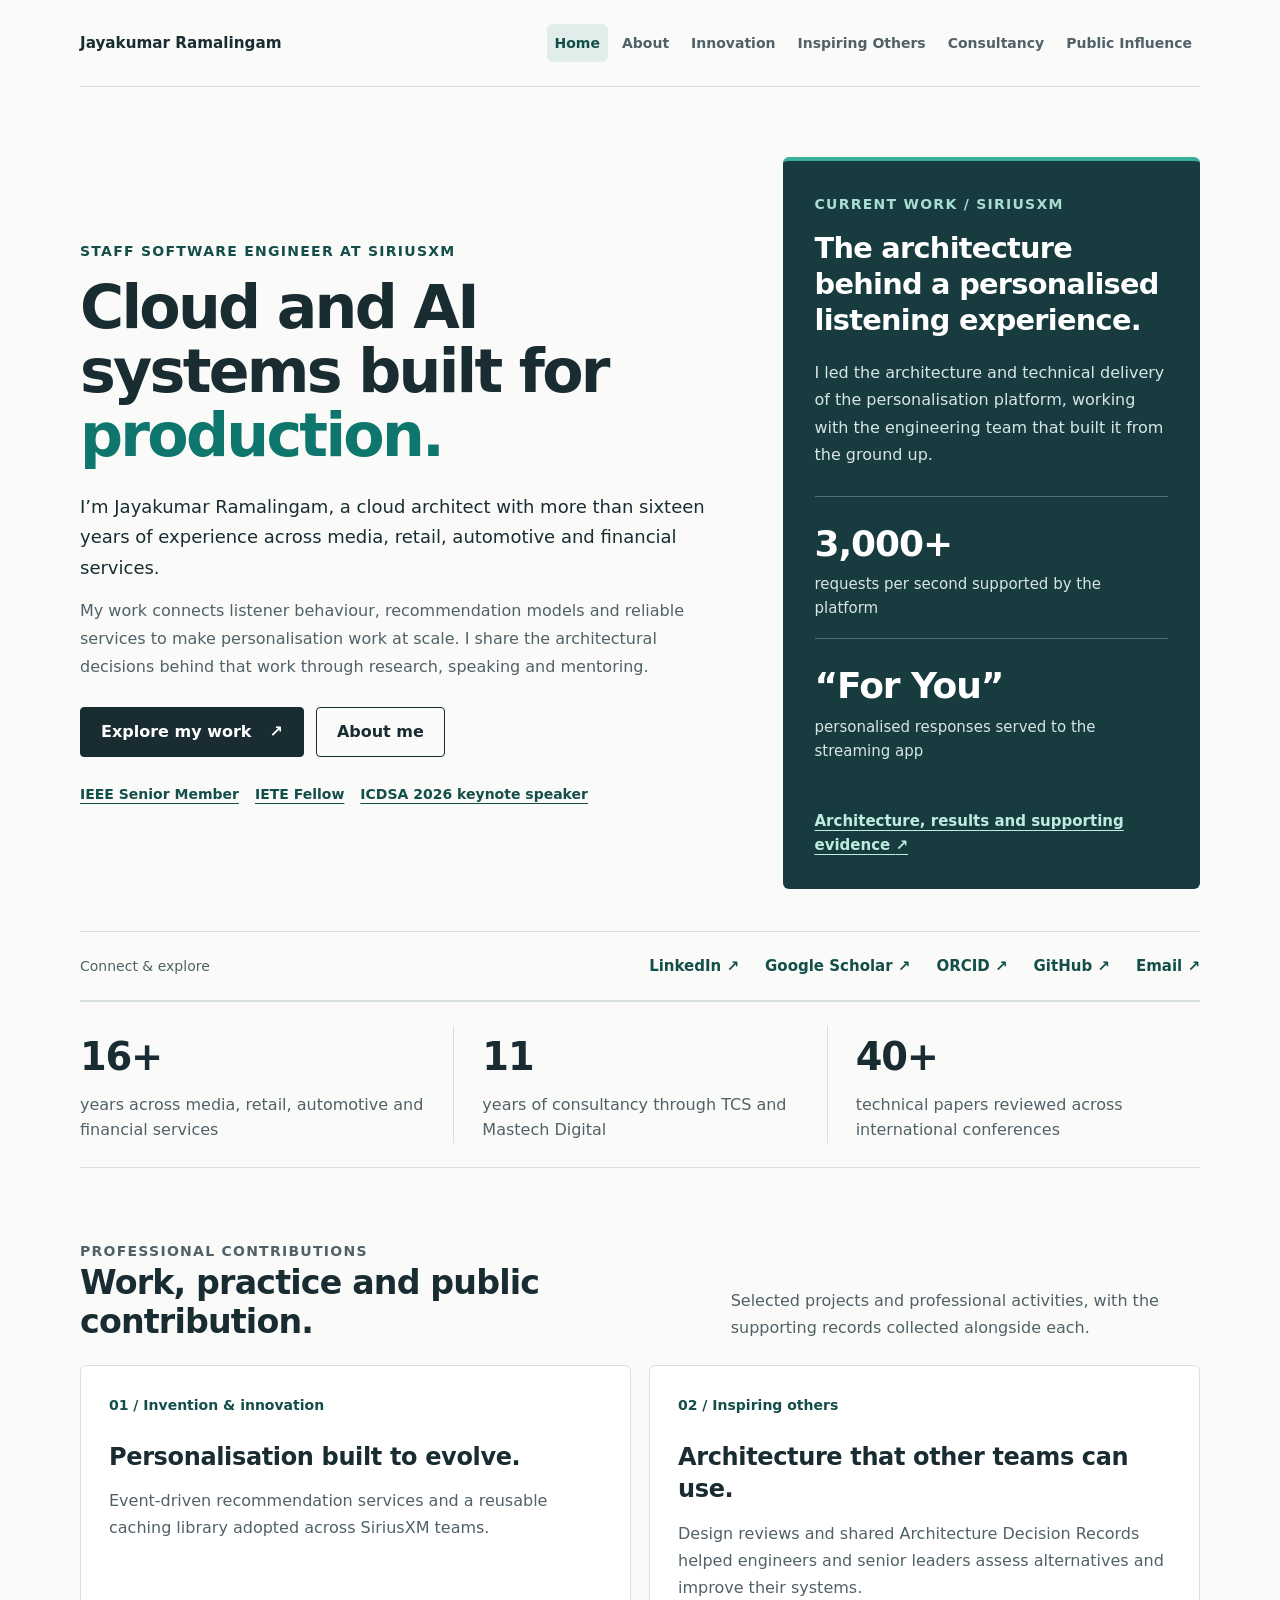
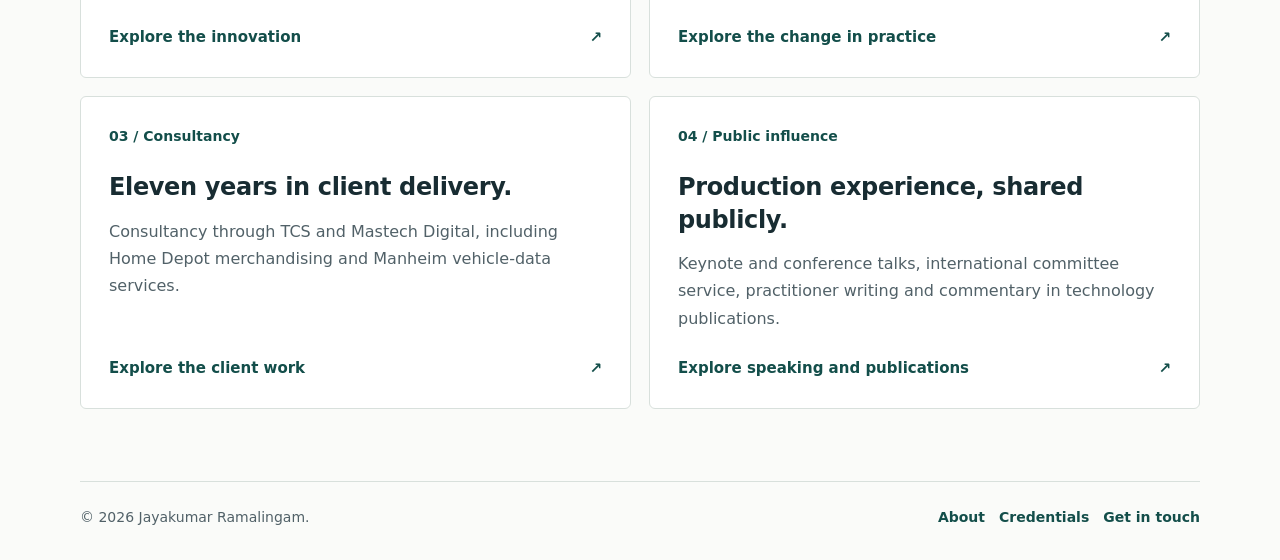
==== commit 120dce64: "Remove selective public-work teaser from home" ====
--- a/index.html
+++ b/index.html
@@ -69,14 +69,6 @@
           <a class="work-card" href="influencer.html"><span class="card-number">04 / Public influence</span><h3>Production experience, shared publicly.</h3><p>Keynote and conference talks, international committee service, practitioner writing and commentary in technology publications.</p><span class="card-link">Explore speaking and publications <span aria-hidden="true">↗</span></span></a>
         </div>
       </section>
-      <section class="section public-work" aria-labelledby="public-title">
-        <div class="section-heading"><p class="eyebrow">Beyond the workplace</p><h2 id="public-title">Speaking, writing and research.</h2></div>
-        <div class="public-rows">
-          <article><span class="row-label">Speaking</span><div><h3>ICDSA and MinneAnalytics DataTech</h3><p>A keynote on event-driven intelligence and conference sessions on cloud architecture and context-aware personalisation.</p></div><a href="influencer.html#speaking-title">View talks <span aria-hidden="true">↗</span></a></article>
-          <article><span class="row-label">Writing &amp; media</span><div><h3>HackerNoon and The New Stack</h3><p>Articles on dependable AI systems and expert commentary on emerging AI research.</p></div><a href="influencer.html#writing-title">Read and listen <span aria-hidden="true">↗</span></a></article>
-          <article><span class="row-label">Research</span><div><h3>Event-driven personalisation and low-latency ML pipelines</h3><p>Published work examining the architecture and operational behaviour of intelligent systems.</p></div><a href="publications.html">View publications <span aria-hidden="true">↗</span></a></article>
-        </div>
-      </section>
     </main>
     <footer class="site-footer"><p>© 2026 Jayakumar Ramalingam.</p><div><a href="about.html">About</a><a href="certifications.html">Credentials</a><a href="mailto:Jayakumar.ramalingam@ieee.org">Get in touch</a></div></footer>
   </body>
--- a/profile.css
+++ b/profile.css
@@ -46,11 +46,6 @@
 .card-link { display: flex; width: 100%; justify-content: space-between; gap: 20px; margin-top: auto; color: var(--accent-dark); font-size: .9375rem; font-weight: 700; }
 .profile-refresh .mentoring-note { margin-top: 24px; color: var(--muted); }
 .mentoring-note a { color: var(--accent-dark); font-weight: 650; }
-.public-rows article { display: grid; grid-template-columns: 140px minmax(0, 1fr) 150px; gap: 28px; padding: 28px 0; border-top: 1px solid var(--line); align-items: start; }
-.row-label { font-size: .875rem; color: var(--accent-dark); font-weight: 700; }
-.public-rows h3 { margin-bottom: 10px; }
-.public-rows article > a { color: var(--accent-dark); font-size: .9375rem; font-weight: 700; justify-self: end; }
-.public-rows p { color: var(--muted); line-height: 1.65; margin-bottom: 0; }
 .bio-intro { display: grid; grid-template-columns: minmax(0, 1.4fr) minmax(0, .85fr); gap: 80px; align-items: center; padding: 18px 0 44px; }
 .bio-intro h1 { max-width: 17ch; }
 .conference-portrait { margin: 0; background: #183b40; border-radius: 6px; overflow: hidden; }
@@ -110,8 +105,6 @@
   .section-heading-wide { gap: 16px; }
   .work-grid, .about-contributions { grid-template-columns: 1fr; }
   .work-card { padding: 24px; }
-  .public-rows article { grid-template-columns: 1fr; gap: 12px; }
-  .public-rows article > a { justify-self: start; }
   .conference-portrait { max-width: 420px; width: 100%; }
   .career-facts { gap: 20px; }
   .career-facts div { padding: 0 0 0 16px; }
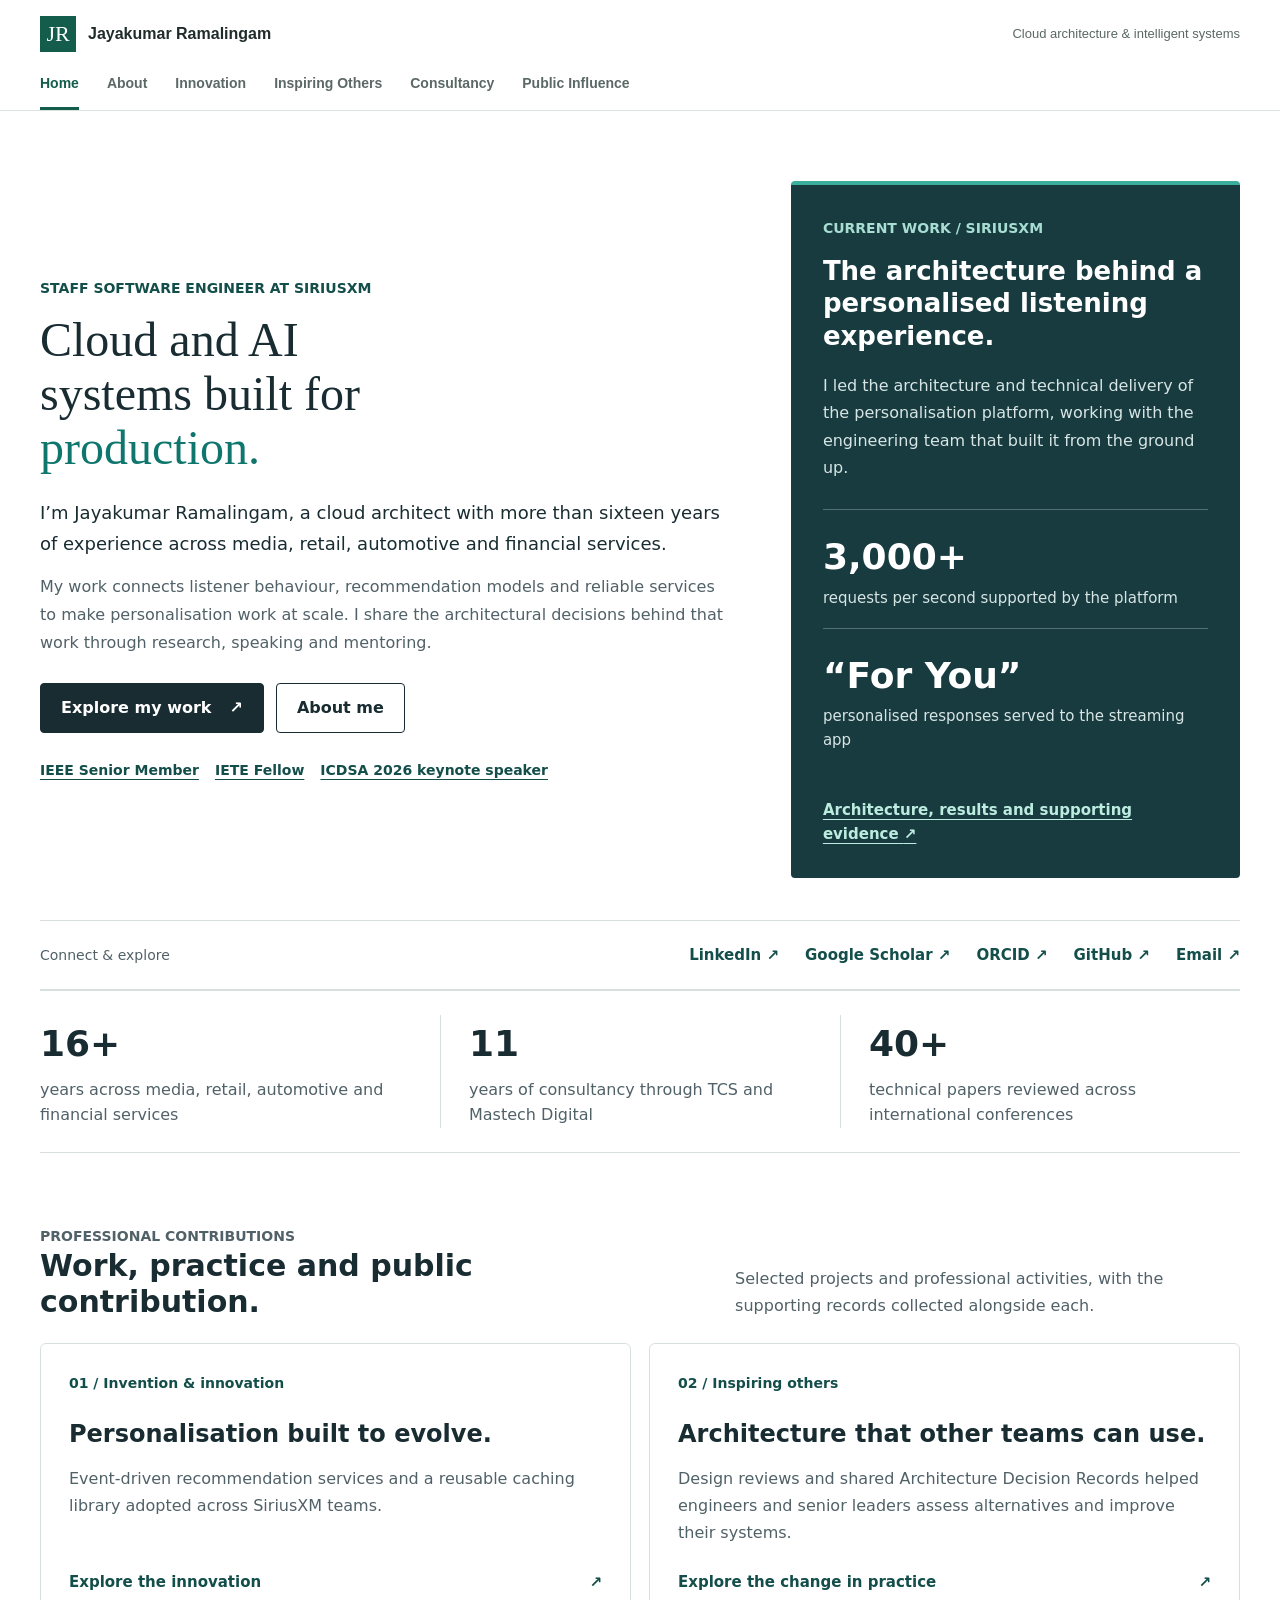
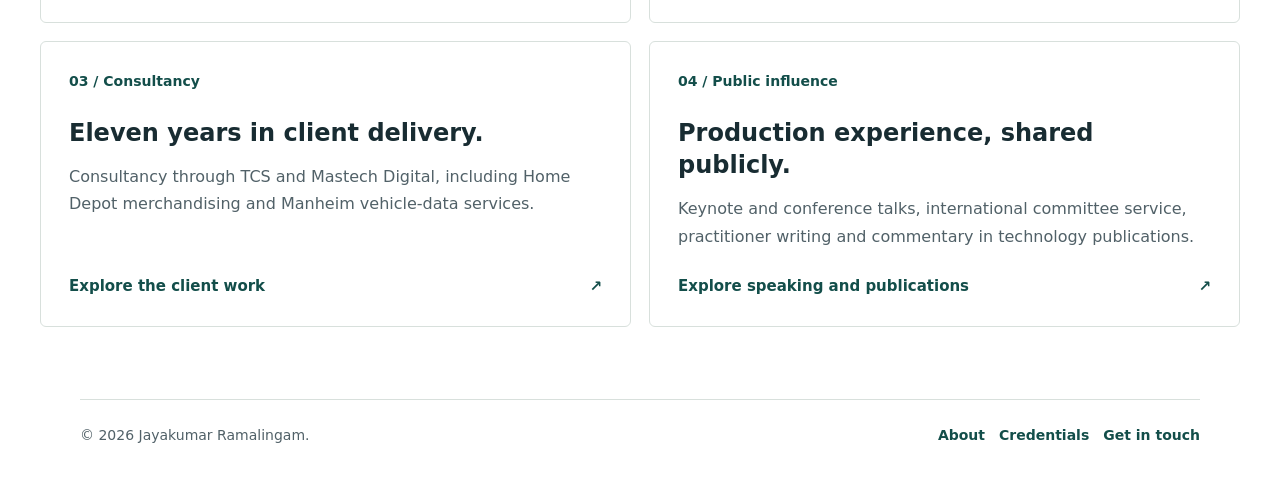
==== commit 57d54bd7: "Polish portfolio navigation and evidence viewing" ====
--- a/index.html
+++ b/index.html
@@ -21,17 +21,19 @@
     <link rel="icon" href="favicon.svg" type="image/svg+xml">
     <link rel="stylesheet" href="style.css">
     <link rel="stylesheet" href="profile.css?v=20260906">
+    <link rel="stylesheet" href="shell.css?v=20261005">
+    <script defer src="navigation.js?v=20261005"></script>
   </head>
   <body class="profile-refresh">
     <a class="skip-link" href="#main">Skip to content</a>
-    <header class="site-header">
-      <a class="brand" href="index.html">Jayakumar Ramalingam</a>
-      <nav class="nav" aria-label="Primary navigation">
+    <header class="header"><div class="wrap">
+      <div class="identity"><a class="brand" href="index.html"><span class="monogram" aria-hidden="true">JR</span>Jayakumar Ramalingam</a><small>Cloud architecture &amp; intelligent systems</small></div>
+      <nav class="primary" aria-label="Primary navigation">
         <a aria-current="page" href="index.html">Home</a><a href="about.html">About</a>
         <a href="innovation.html">Innovation</a><a href="inspiring.html">Inspiring Others</a>
         <a href="consultancy.html">Consultancy</a><a href="influencer.html">Public Influence</a>
       </nav>
-    </header>
+    </div></header>
     <main class="profile" id="main">
       <section class="intro-grid" aria-labelledby="page-title">
         <div class="intro-copy">
--- a/profile.css
+++ b/profile.css
@@ -67,21 +67,13 @@
 .practice-section { display: grid; grid-template-columns: .75fr 1.25fr; gap: 64px; padding: 36px; background: #eaf1ed; border-radius: 6px; }
 .practice-section p { color: var(--muted); line-height: 1.8; }
 .practice-section p + p { margin-top: 16px; }
-.about-contributions { display: grid; grid-template-columns: repeat(2, minmax(0, 1fr)); gap: 40px; }
-.about-contributions article { border-top: 1px solid var(--line); padding-top: 24px; }
-.about-contributions h3 { margin-bottom: 16px; }
-.about-contributions p { color: var(--muted); line-height: 1.8; }
-.about-contributions .text-link { margin-right: 14px; }
 .expertise-list { margin: 0; }
 .expertise-list div { display: grid; grid-template-columns: 270px minmax(0, 1fr); gap: 48px; border-top: 1px solid var(--line); padding: 20px 0; }
 .expertise-list dt { font-weight: 700; }
 .expertise-list dd { margin: 0; color: var(--muted); }
-.credentials-band { display: grid; grid-template-columns: 1.4fr .8fr; gap: 48px; padding: 32px; border: 1px solid var(--line); border-radius: 6px; background: white; }
+.credentials-band { padding: 32px; border: 1px solid var(--line); border-radius: 6px; background: white; }
 .credentials-band h2 { margin-bottom: 20px; }
 .credentials-band p { margin-top: 12px; color: var(--muted); }
-.mentoring-recognition { border-left: 1px solid var(--line); padding-left: 28px; }
-.mentoring-recognition > span { font-size: .875rem; color: var(--accent-dark); }
-.mentoring-recognition h3 { margin-top: 14px; }
 .closing-links { margin-top: 64px; border-bottom: 0; }
 .profile-refresh .site-footer { font-size: .875rem; }
 .profile-refresh .site-footer a { font-weight: 650; }
@@ -94,7 +86,7 @@
 }
 @media (max-width: 760px) {
   .profile-refresh .profile { padding: 28px 0 44px; }
-  .intro-grid, .bio-intro, .section-heading-wide, .practice-section, .credentials-band { grid-template-columns: 1fr; }
+  .intro-grid, .bio-intro, .section-heading-wide, .practice-section { grid-template-columns: 1fr; }
   .intro-grid, .bio-intro { gap: 32px; padding-top: 8px; }
   .profile-refresh h1 { font-size: clamp(2.5rem, 8vw, 3.5rem); max-width: 18ch; }
   .profile-refresh .intro-lead { font-size: 1.0625rem; }
@@ -103,7 +95,7 @@
   .profile-links > span { flex-basis: 100%; }
   .profile-refresh .section { margin-top: 48px; }
   .section-heading-wide { gap: 16px; }
-  .work-grid, .about-contributions { grid-template-columns: 1fr; }
+  .work-grid { grid-template-columns: 1fr; }
   .work-card { padding: 24px; }
   .conference-portrait { max-width: 420px; width: 100%; }
   .career-facts { gap: 20px; }
@@ -111,7 +103,6 @@
   .career-facts dd { font-size: .875rem; }
   .career-entries article, .expertise-list div { grid-template-columns: 1fr; gap: 16px; }
   .practice-section, .credentials-band { padding: 24px; gap: 24px; }
-  .mentoring-recognition { padding: 24px 0 0; border-left: 0; border-top: 1px solid var(--line); }
 }
 @media (max-width: 420px) {
   .career-facts { grid-template-columns: 1fr; }
--- a/shell.css
+++ b/shell.css
@@ -0,0 +1,43 @@
+/* Shared navigation and page rhythm for the six main portfolio pages. */
+:root { --header-height: 124px; }
+html { scroll-padding-top: calc(var(--header-height) + 90px); }
+.header { position: sticky; top: 0; z-index: 30; background: #fff; border-bottom: 1px solid #dbe3df; }
+.header .wrap { width: min(1200px, calc(100% - 64px)); margin: auto; }
+.header .identity { display: flex; align-items: center; justify-content: space-between; gap: 20px; padding: 16px 0 8px; }
+.header .brand { display: flex; align-items: center; gap: 12px; color: #202c2b; font: 700 16px/1.4 Arial, sans-serif; text-decoration: none; }
+.header .monogram { display: grid; place-items: center; width: 36px; height: 36px; flex: 0 0 36px; color: #fff; background: #145c4c; font: 22px Georgia, serif; }
+.header .identity small { font: 13px/1.4 Arial, sans-serif; color: #5b6865; }
+.header .primary { display: flex; flex-wrap: nowrap; gap: 28px; overflow-x: auto; scrollbar-width: thin; }
+.header .primary a { flex: 0 0 auto; padding: 13px 0; border-bottom: 3px solid transparent; color: #5b6865; text-decoration: none; font: 600 14px/1.5 Arial, sans-serif; }
+.header .primary a:hover, .header .primary a[aria-current="page"] { color: #145c4c; border-bottom-color: #145c4c; }
+.header a:focus-visible { outline: 3px solid #926320; outline-offset: -3px; }
+.page-index { position: sticky; top: var(--header-height); z-index: 20; background: #fff; flex-wrap: nowrap; overflow-x: auto; gap: 24px; padding: 0; scrollbar-width: thin; }
+.page-index a { flex: 0 0 auto; padding: 17px 0 14px; border-bottom: 3px solid transparent; }
+.page-index a[aria-current="location"] { color: #145c4c; font-weight: 700; border-bottom-color: #926320; }
+.page-index a:focus-visible { outline-offset: -3px; }
+main.wrap { width: min(1200px, calc(100% - 64px)); }
+.profile-refresh { background: #fff; }
+.profile-refresh .profile { width: min(1200px, calc(100% - 64px)); max-width: none; }
+.profile-refresh h1 { font-family: Georgia, serif; font-size: 48px; line-height: 1.12; font-weight: 400; letter-spacing: 0; }
+.profile-refresh h2 { font-size: 30px; letter-spacing: 0; }
+.profile-refresh h3, .profile-refresh .eyebrow, .profile-refresh dt { letter-spacing: 0; }
+.profile-refresh .career-facts dt { font-size: 36px; }
+.profile-refresh .work-panel h2 { font-size: 26px; }
+.profile-refresh .work-panel { border-radius: 4px; }
+.profile-refresh .practice-section, .profile-refresh .credentials-band { border-radius: 0; border: 0; border-top: 1px solid #dbe3df; border-bottom: 1px solid #dbe3df; padding: 32px 0; background: #fff; }
+.profile-portrait { width: 100%; max-width: 390px; height: auto; justify-self: end; }
+@media (max-width: 900px) { .header .identity small { display: none; } }
+@media (max-width: 620px) {
+  .header .wrap, main.wrap, .profile-refresh .profile { width: calc(100% - 32px); }
+  .header .brand { font-size: 14px; }
+  .header .identity { padding: 12px 0 4px; }
+  .header .primary { display: flex; gap: 22px; }
+  .header .primary a { font-size: 13px; padding: 12px 0; }
+  .page-index { gap: 22px; }
+  .page-index a { padding: 13px 0 10px; }
+  .profile-refresh h1 { font-size: 36px; }
+  .profile-refresh h2 { font-size: 26px; }
+  .profile-refresh .career-facts dt { font-size: 30px; }
+  .profile-portrait { justify-self: start; max-width: 320px; }
+}
+@media print { .header, .page-index { position: static; } .page-index { display: none; } }
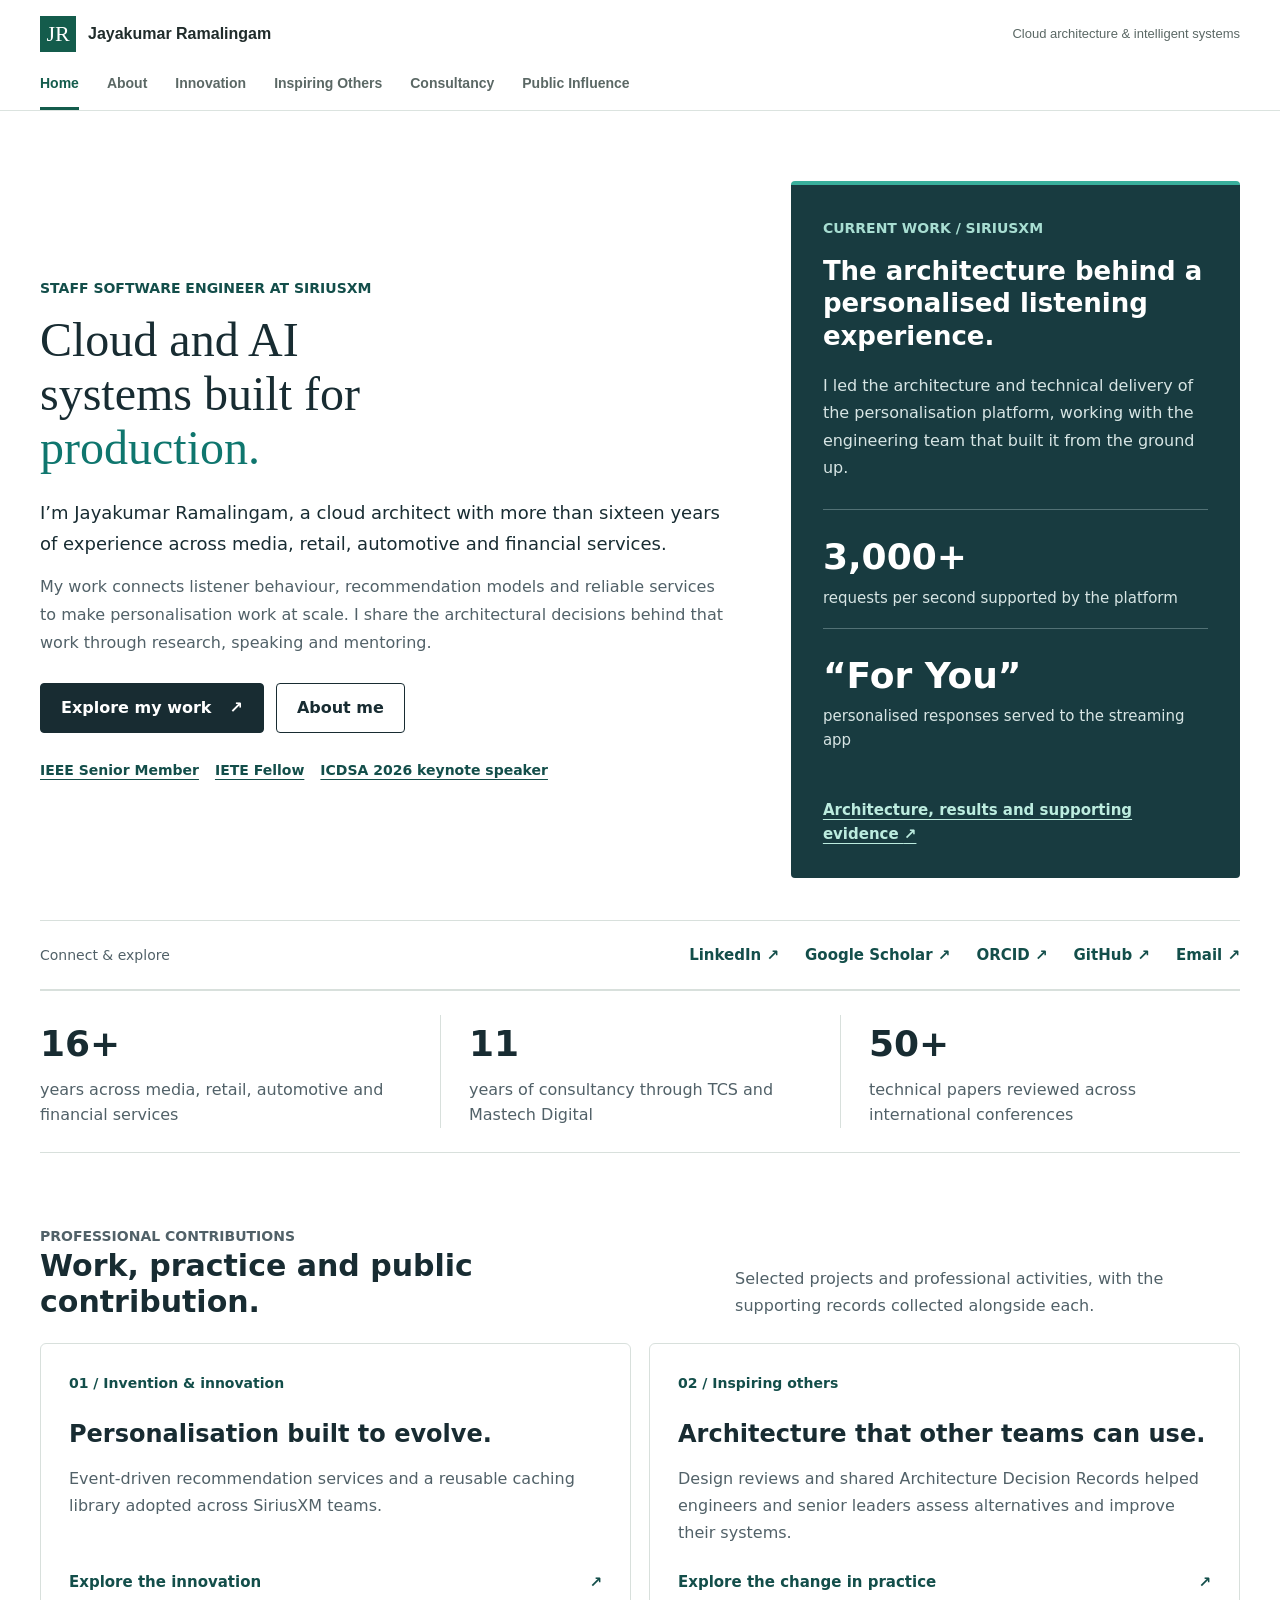
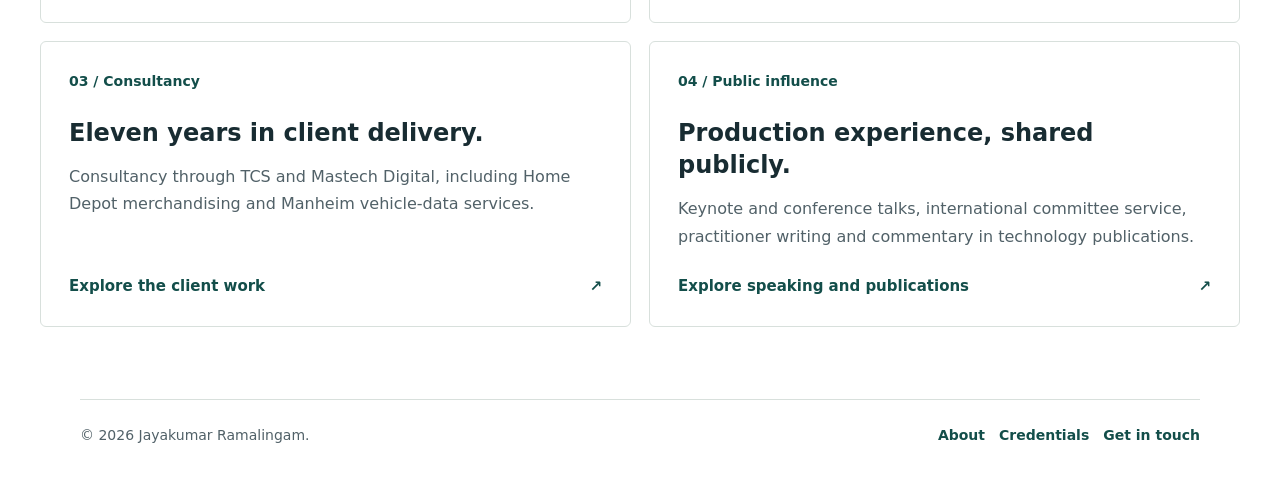
==== commit 4a077043: "Polish assessor navigation and optimise evidence previews" ====
--- a/index.html
+++ b/index.html
@@ -21,8 +21,8 @@
     <link rel="icon" href="favicon.svg" type="image/svg+xml">
     <link rel="stylesheet" href="style.css">
     <link rel="stylesheet" href="profile.css?v=20260906">
-    <link rel="stylesheet" href="shell.css?v=20261005">
-    <script defer src="navigation.js?v=20261005"></script>
+    <link rel="stylesheet" href="shell.css?v=20261005b">
+    <script defer src="navigation.js?v=20261005b"></script>
   </head>
   <body class="profile-refresh">
     <a class="skip-link" href="#main">Skip to content</a>
@@ -41,7 +41,7 @@
           <h1 id="page-title">Cloud and AI systems built for <span>production.</span></h1>
           <p class="intro-lead">I’m Jayakumar Ramalingam, a cloud architect with more than sixteen years of experience across media, retail, automotive and financial services.</p>
           <p class="intro-detail">My work connects listener behaviour, recommendation models and reliable services to make personalisation work at scale. I share the architectural decisions behind that work through research, speaking and mentoring.</p>
-          <div class="actions"><a href="innovation.html">Explore my work <span aria-hidden="true">↗</span></a><a href="about.html">About me</a></div>
+          <div class="actions"><a href="#contributions-title">Explore my work <span aria-hidden="true">↗</span></a><a href="about.html">About me</a></div>
           <ul class="recognition-strip" aria-label="Professional recognition">
             <li><a href="assets/certificates/ieee-senior-member-letter.pdf">IEEE Senior Member</a></li>
             <li><a href="assets/certificates/iete-2026-fellow-certificate.pdf">IETE Fellow</a></li>
@@ -60,7 +60,7 @@
       <dl class="career-facts" aria-label="Professional highlights">
         <div><dt>16+</dt><dd>years across media, retail, automotive and financial services</dd></div>
         <div><dt>11</dt><dd>years of consultancy through TCS and Mastech Digital</dd></div>
-        <div><dt>40+</dt><dd>technical papers reviewed across international conferences</dd></div>
+        <div><dt>50+</dt><dd>technical papers reviewed across international conferences</dd></div>
       </dl>
       <section class="section" aria-labelledby="contributions-title">
         <div class="section-heading section-heading-wide"><div><p class="eyebrow">Professional contributions</p><h2 id="contributions-title">Work, practice and public contribution.</h2></div><p>Selected projects and professional activities, with the supporting records collected alongside each.</p></div>
--- a/shell.css
+++ b/shell.css
@@ -12,8 +12,8 @@
 .header .primary a:hover, .header .primary a[aria-current="page"] { color: #145c4c; border-bottom-color: #145c4c; }
 .header a:focus-visible { outline: 3px solid #926320; outline-offset: -3px; }
 .page-index { position: sticky; top: var(--header-height); z-index: 20; background: #fff; flex-wrap: nowrap; overflow-x: auto; gap: 24px; padding: 0; scrollbar-width: thin; }
-.page-index a { flex: 0 0 auto; padding: 17px 0 14px; border-bottom: 3px solid transparent; }
-.page-index a[aria-current="location"] { color: #145c4c; font-weight: 700; border-bottom-color: #926320; }
+.page-index a { flex: 0 0 auto; padding: 17px 0 14px; border-bottom: 3px solid transparent; font-weight: 600; }
+.page-index a[aria-current="location"] { color: #145c4c; border-bottom-color: #926320; }
 .page-index a:focus-visible { outline-offset: -3px; }
 main.wrap { width: min(1200px, calc(100% - 64px)); }
 .profile-refresh { background: #fff; }
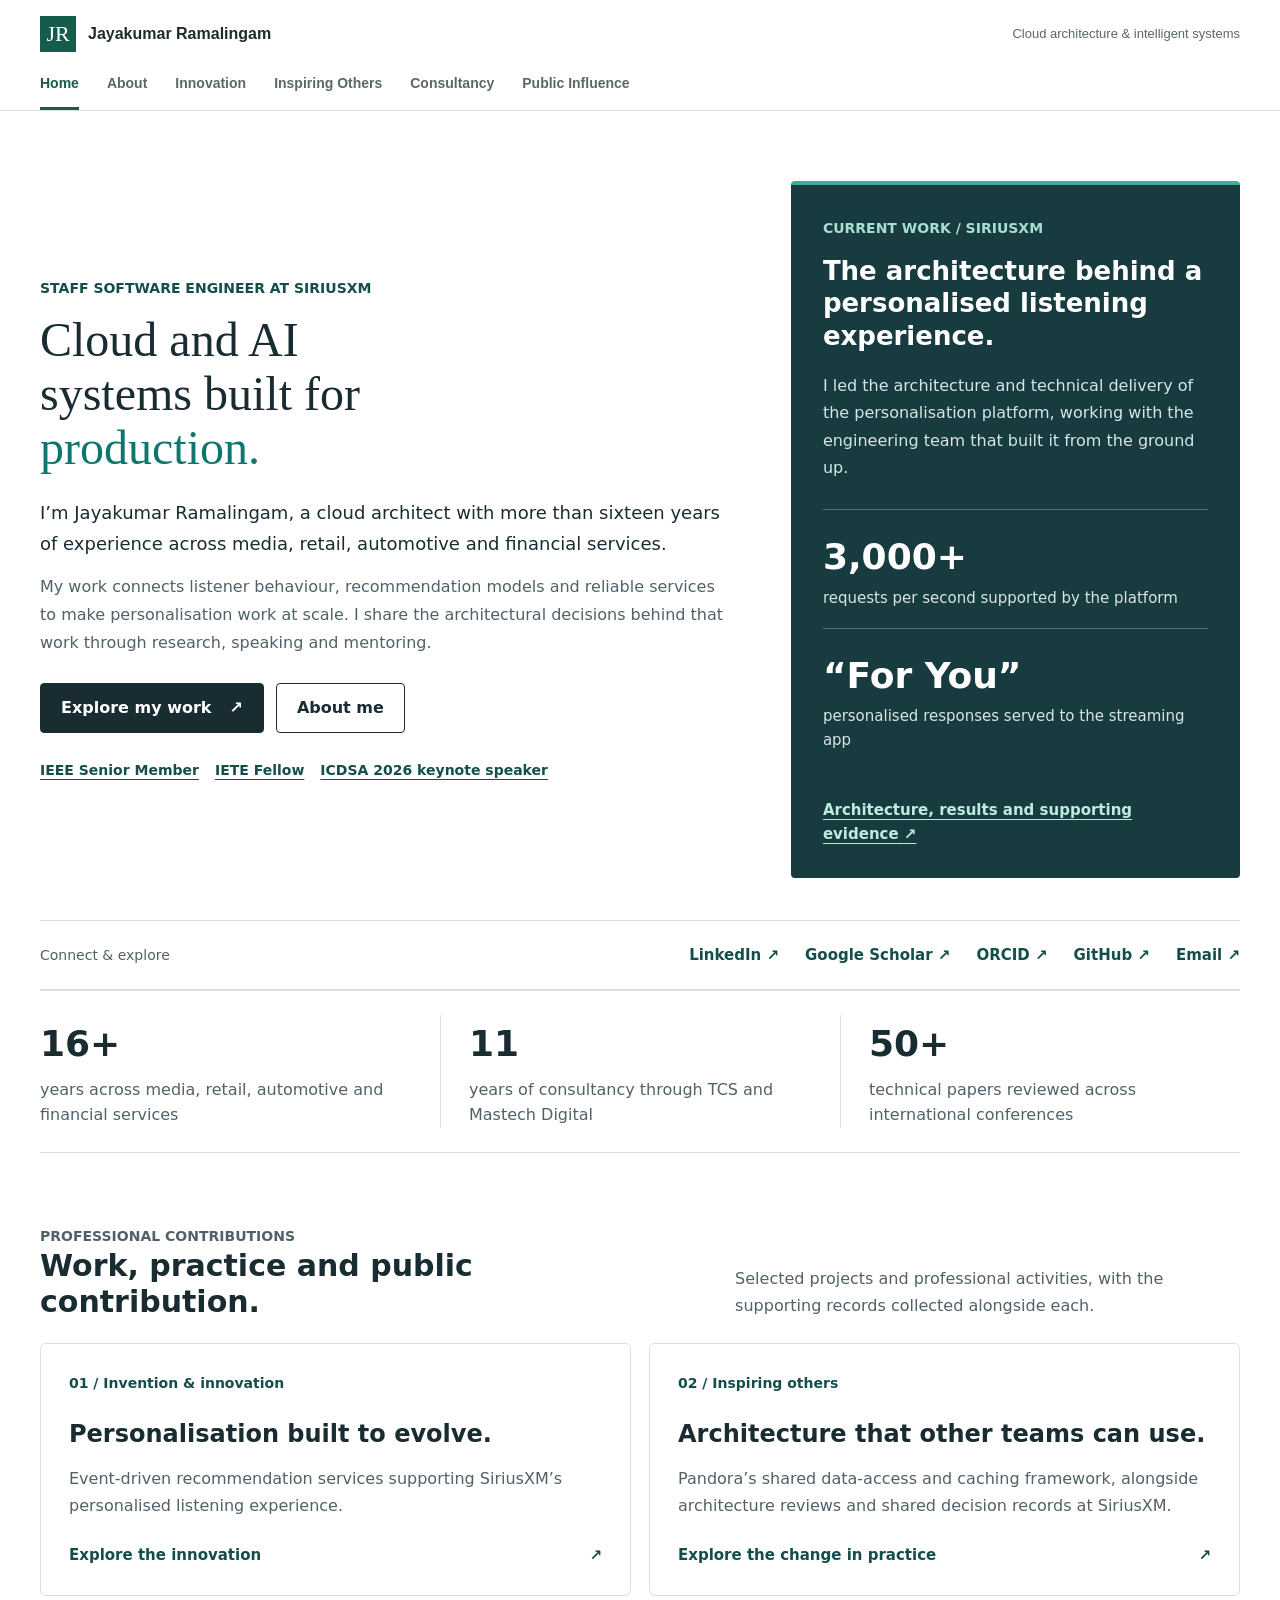
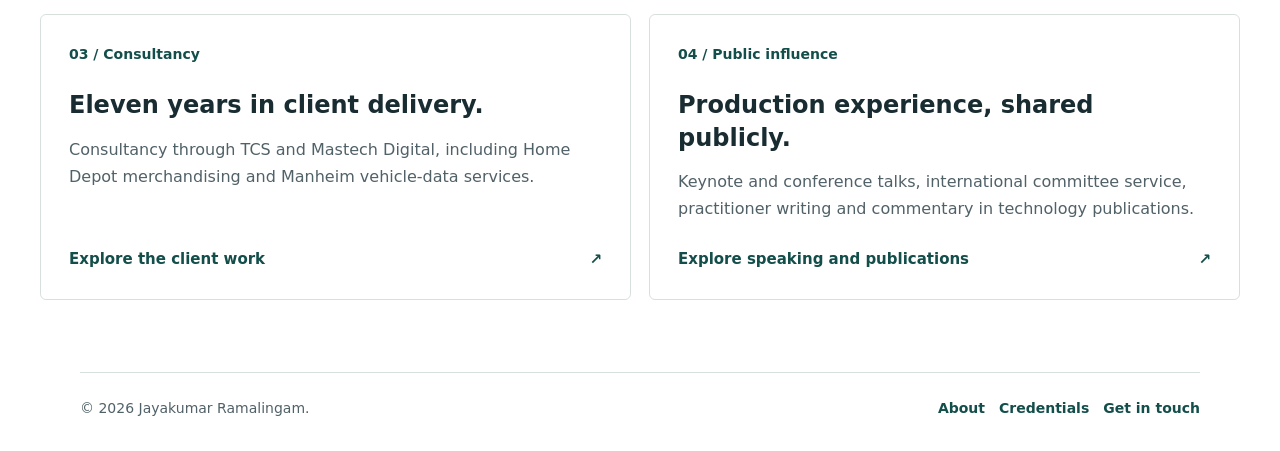
==== commit 1b0fcb61: "Correct shared caching framework attribution to Pandora" ====
--- a/index.html
+++ b/index.html
@@ -65,8 +65,8 @@
       <section class="section" aria-labelledby="contributions-title">
         <div class="section-heading section-heading-wide"><div><p class="eyebrow">Professional contributions</p><h2 id="contributions-title">Work, practice and public contribution.</h2></div><p>Selected projects and professional activities, with the supporting records collected alongside each.</p></div>
         <div class="work-grid">
-          <a class="work-card" href="innovation.html"><span class="card-number">01 / Invention &amp; innovation</span><h3>Personalisation built to evolve.</h3><p>Event-driven recommendation services and a reusable caching library adopted across SiriusXM teams.</p><span class="card-link">Explore the innovation <span aria-hidden="true">↗</span></span></a>
-          <a class="work-card" href="inspiring.html"><span class="card-number">02 / Inspiring others</span><h3>Architecture that other teams can use.</h3><p>Design reviews and shared Architecture Decision Records helped engineers and senior leaders assess alternatives and improve their systems.</p><span class="card-link">Explore the change in practice <span aria-hidden="true">↗</span></span></a>
+          <a class="work-card" href="innovation.html"><span class="card-number">01 / Invention &amp; innovation</span><h3>Personalisation built to evolve.</h3><p>Event-driven recommendation services supporting SiriusXM’s personalised listening experience.</p><span class="card-link">Explore the innovation <span aria-hidden="true">↗</span></span></a>
+          <a class="work-card" href="inspiring.html"><span class="card-number">02 / Inspiring others</span><h3>Architecture that other teams can use.</h3><p>Pandora’s shared data-access and caching framework, alongside architecture reviews and shared decision records at SiriusXM.</p><span class="card-link">Explore the change in practice <span aria-hidden="true">↗</span></span></a>
           <a class="work-card" href="consultancy.html"><span class="card-number">03 / Consultancy</span><h3>Eleven years in client delivery.</h3><p>Consultancy through TCS and Mastech Digital, including Home Depot merchandising and Manheim vehicle-data services.</p><span class="card-link">Explore the client work <span aria-hidden="true">↗</span></span></a>
           <a class="work-card" href="influencer.html"><span class="card-number">04 / Public influence</span><h3>Production experience, shared publicly.</h3><p>Keynote and conference talks, international committee service, practitioner writing and commentary in technology publications.</p><span class="card-link">Explore speaking and publications <span aria-hidden="true">↗</span></span></a>
         </div>
